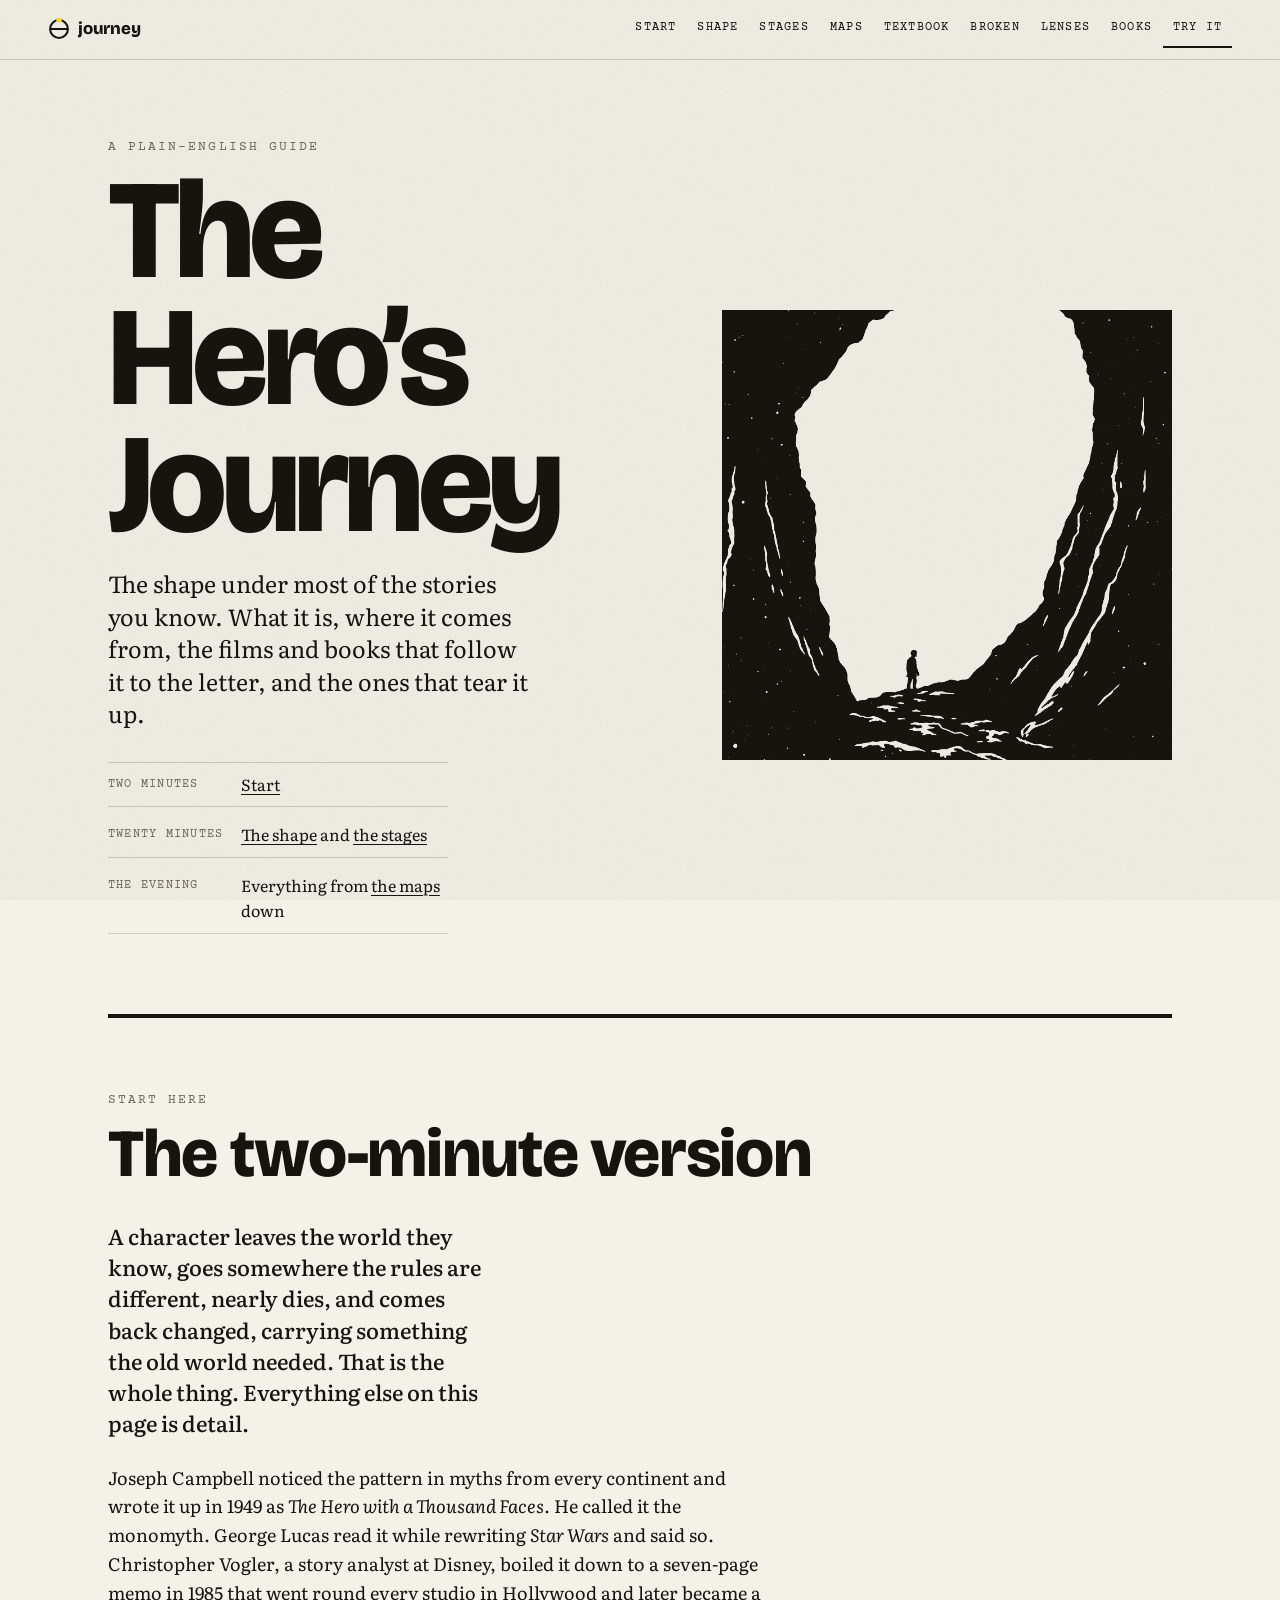
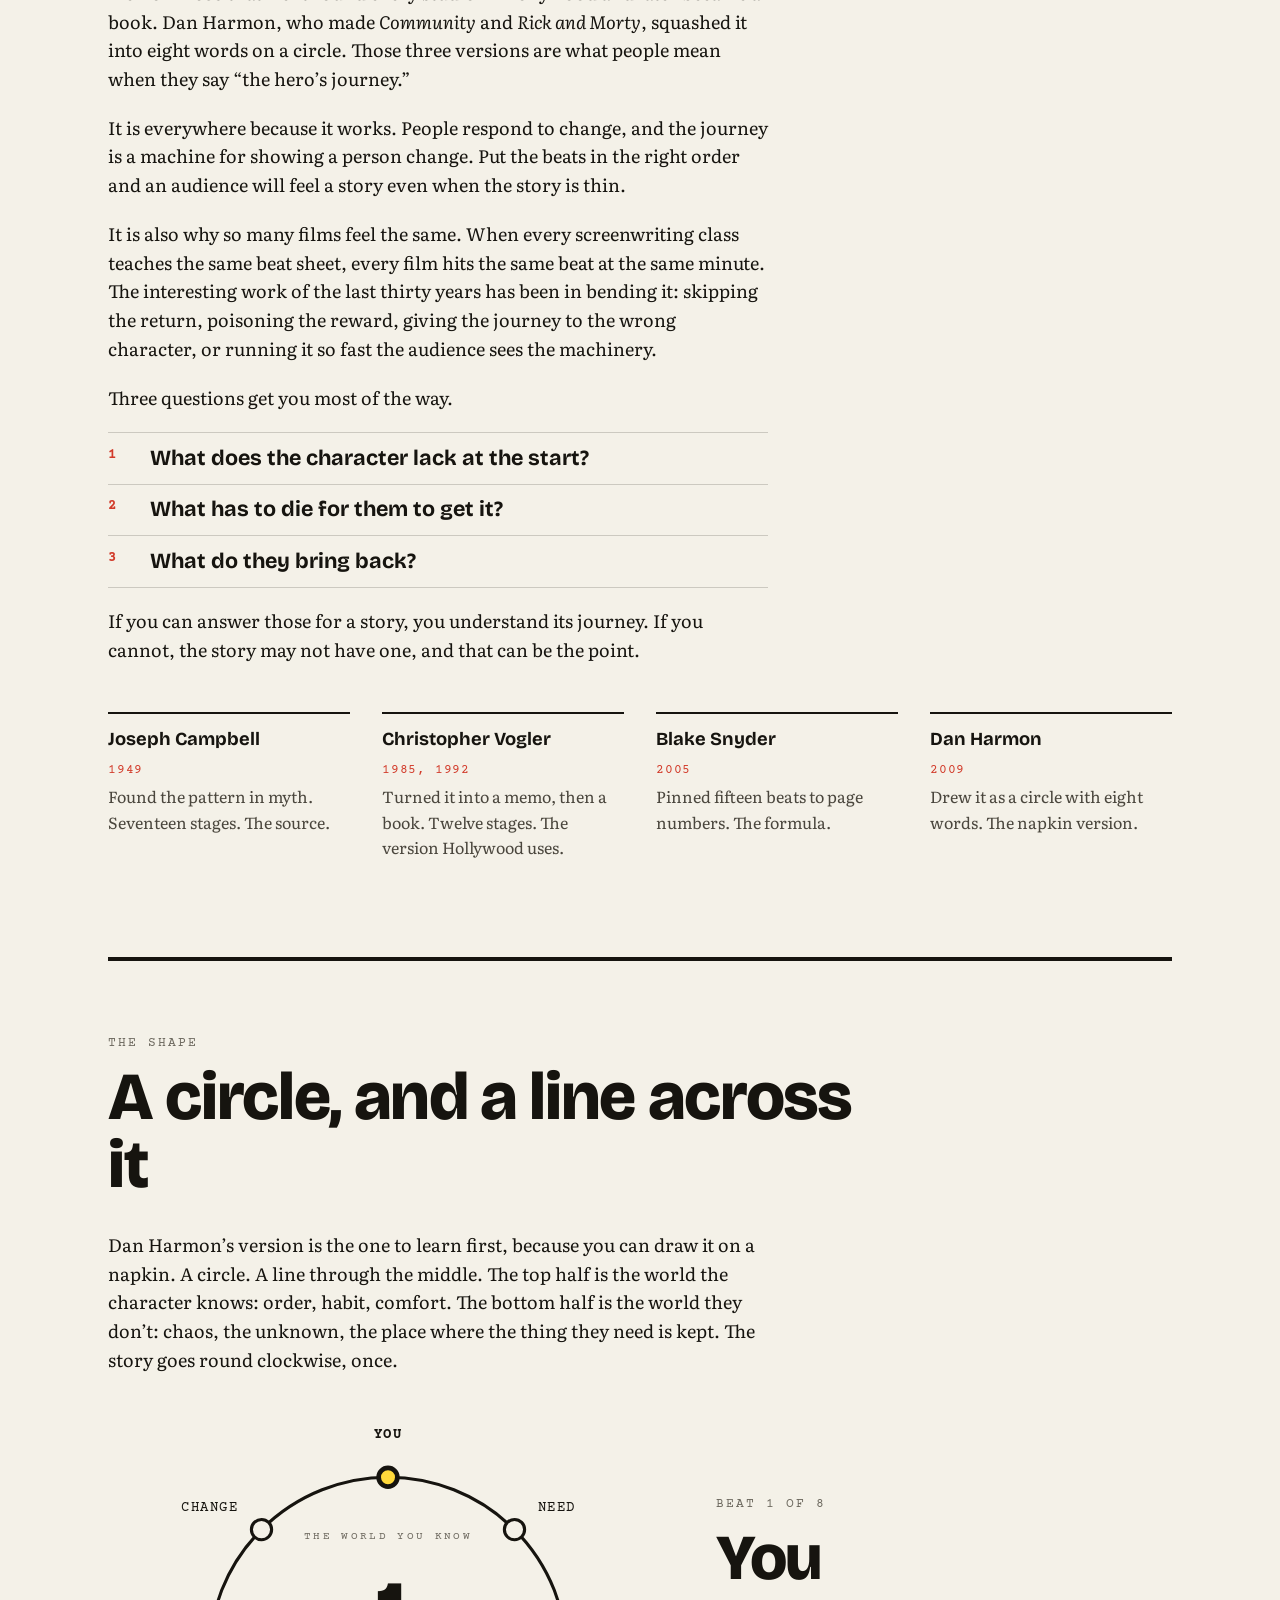
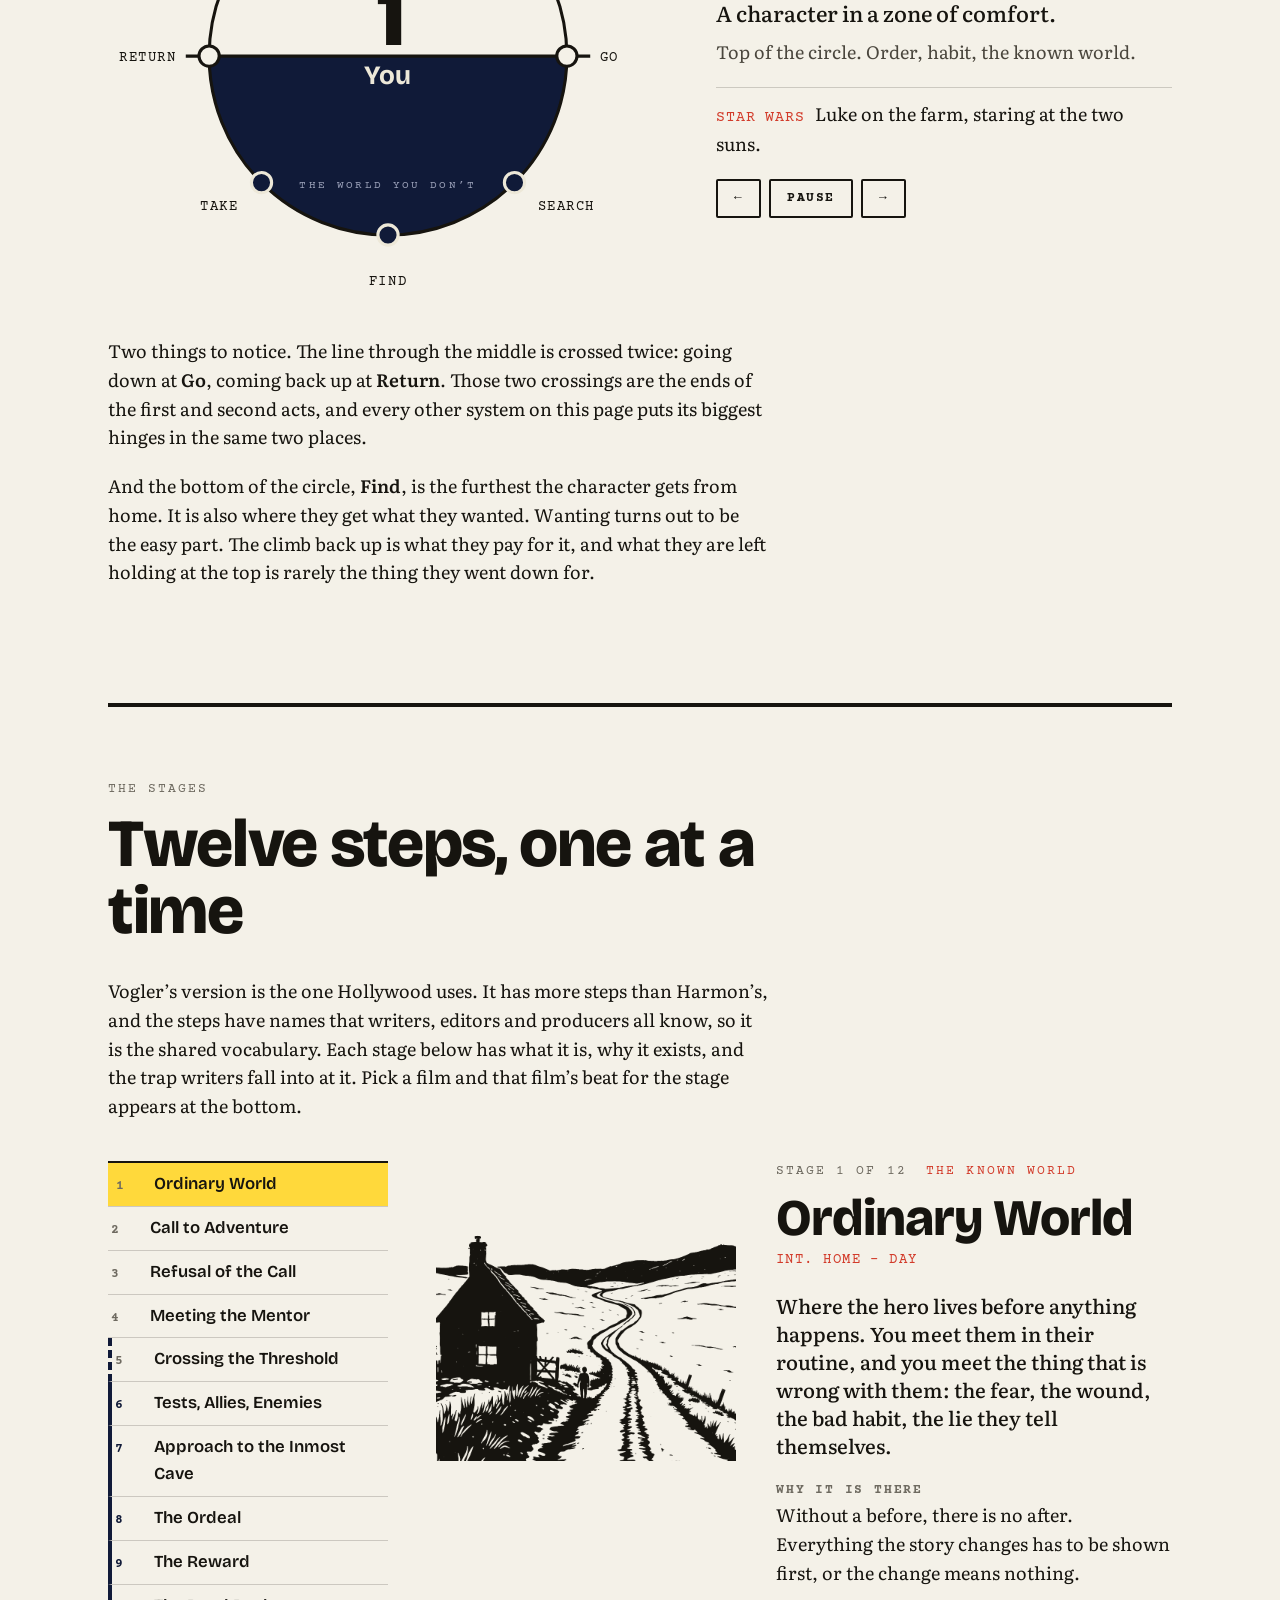
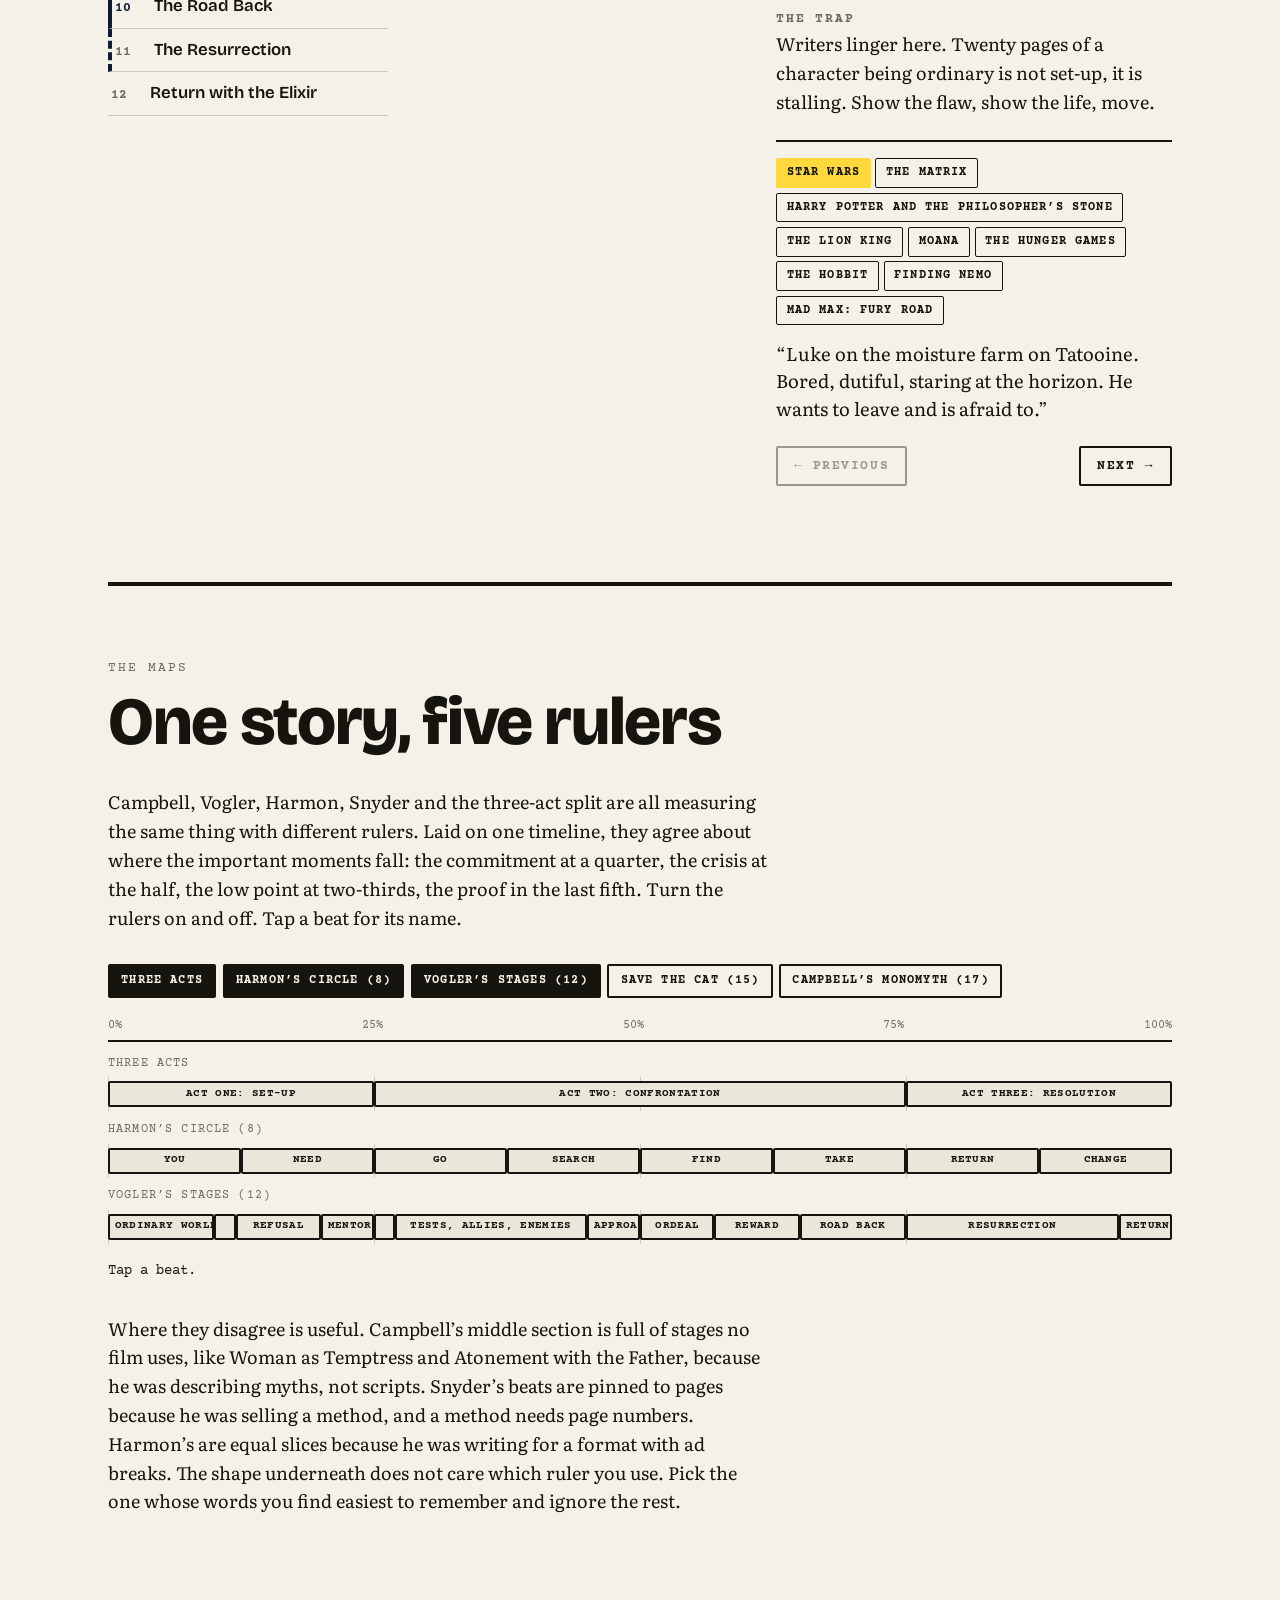
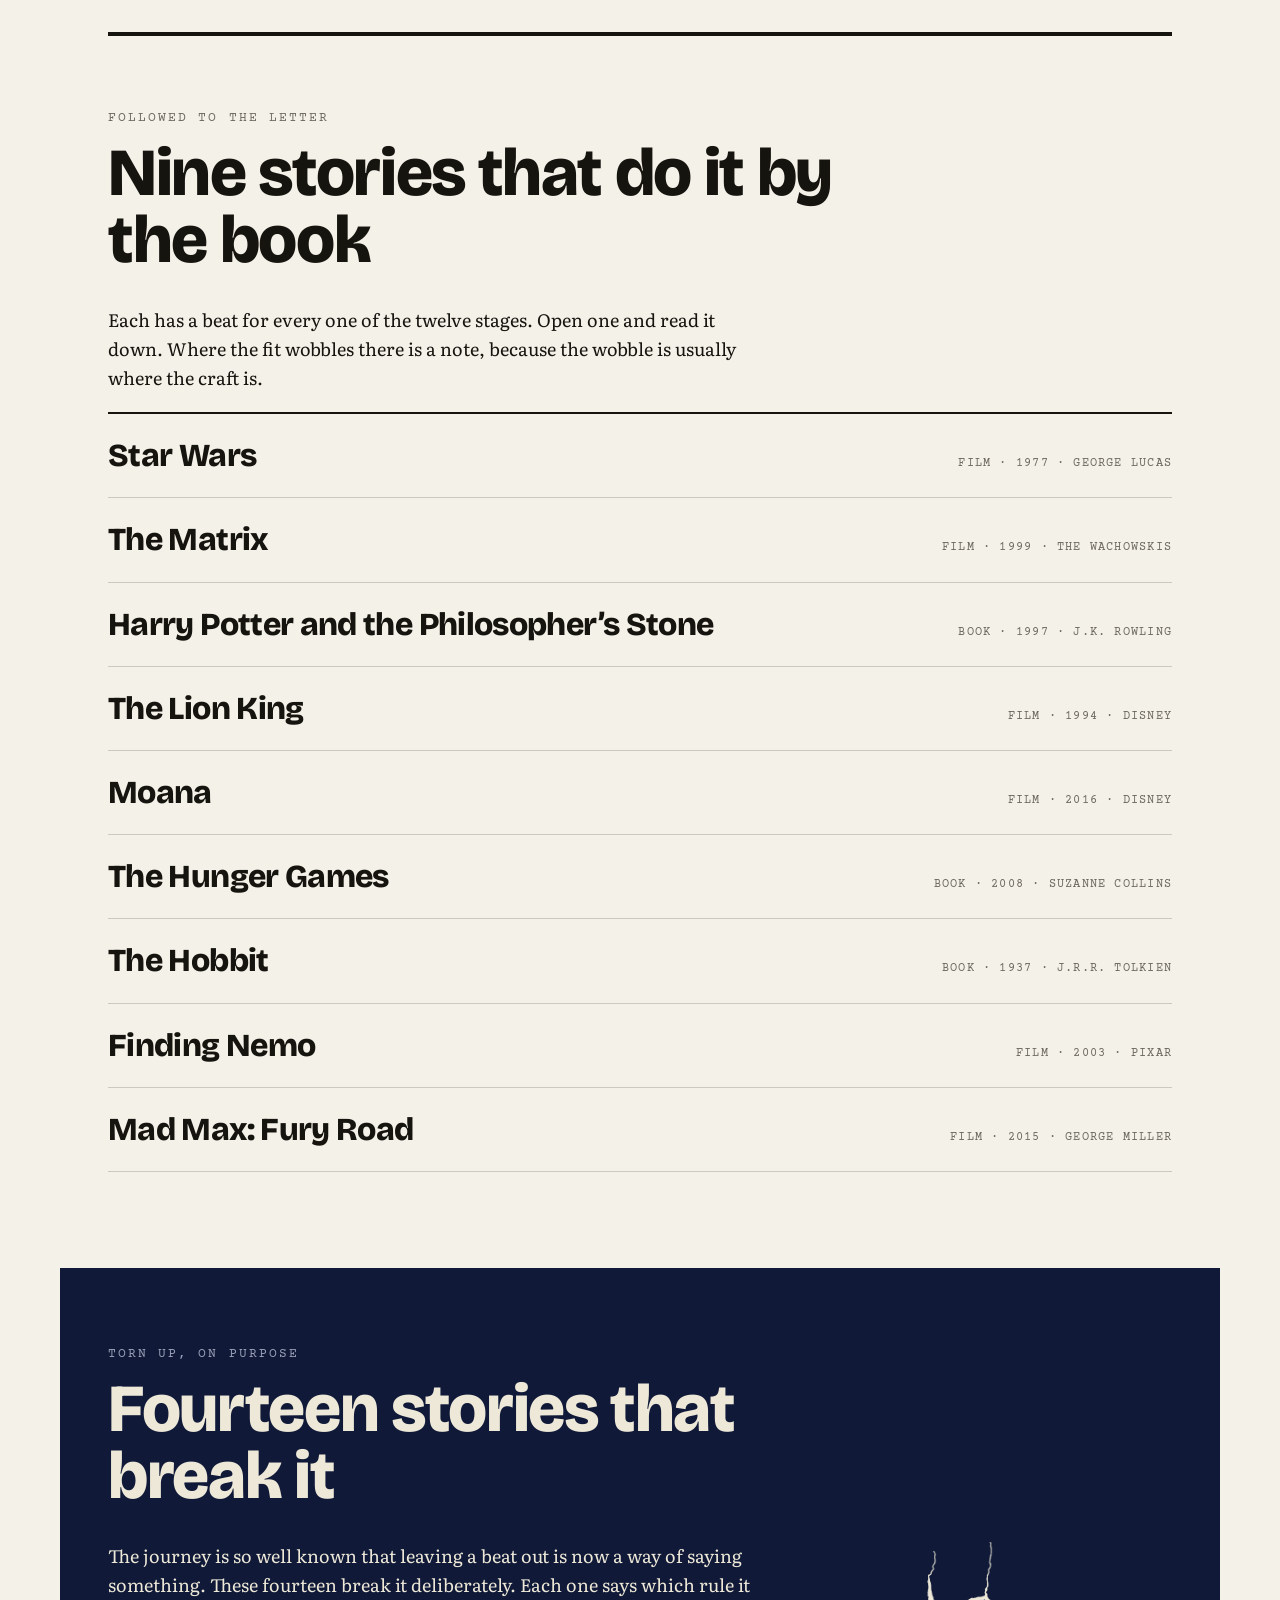
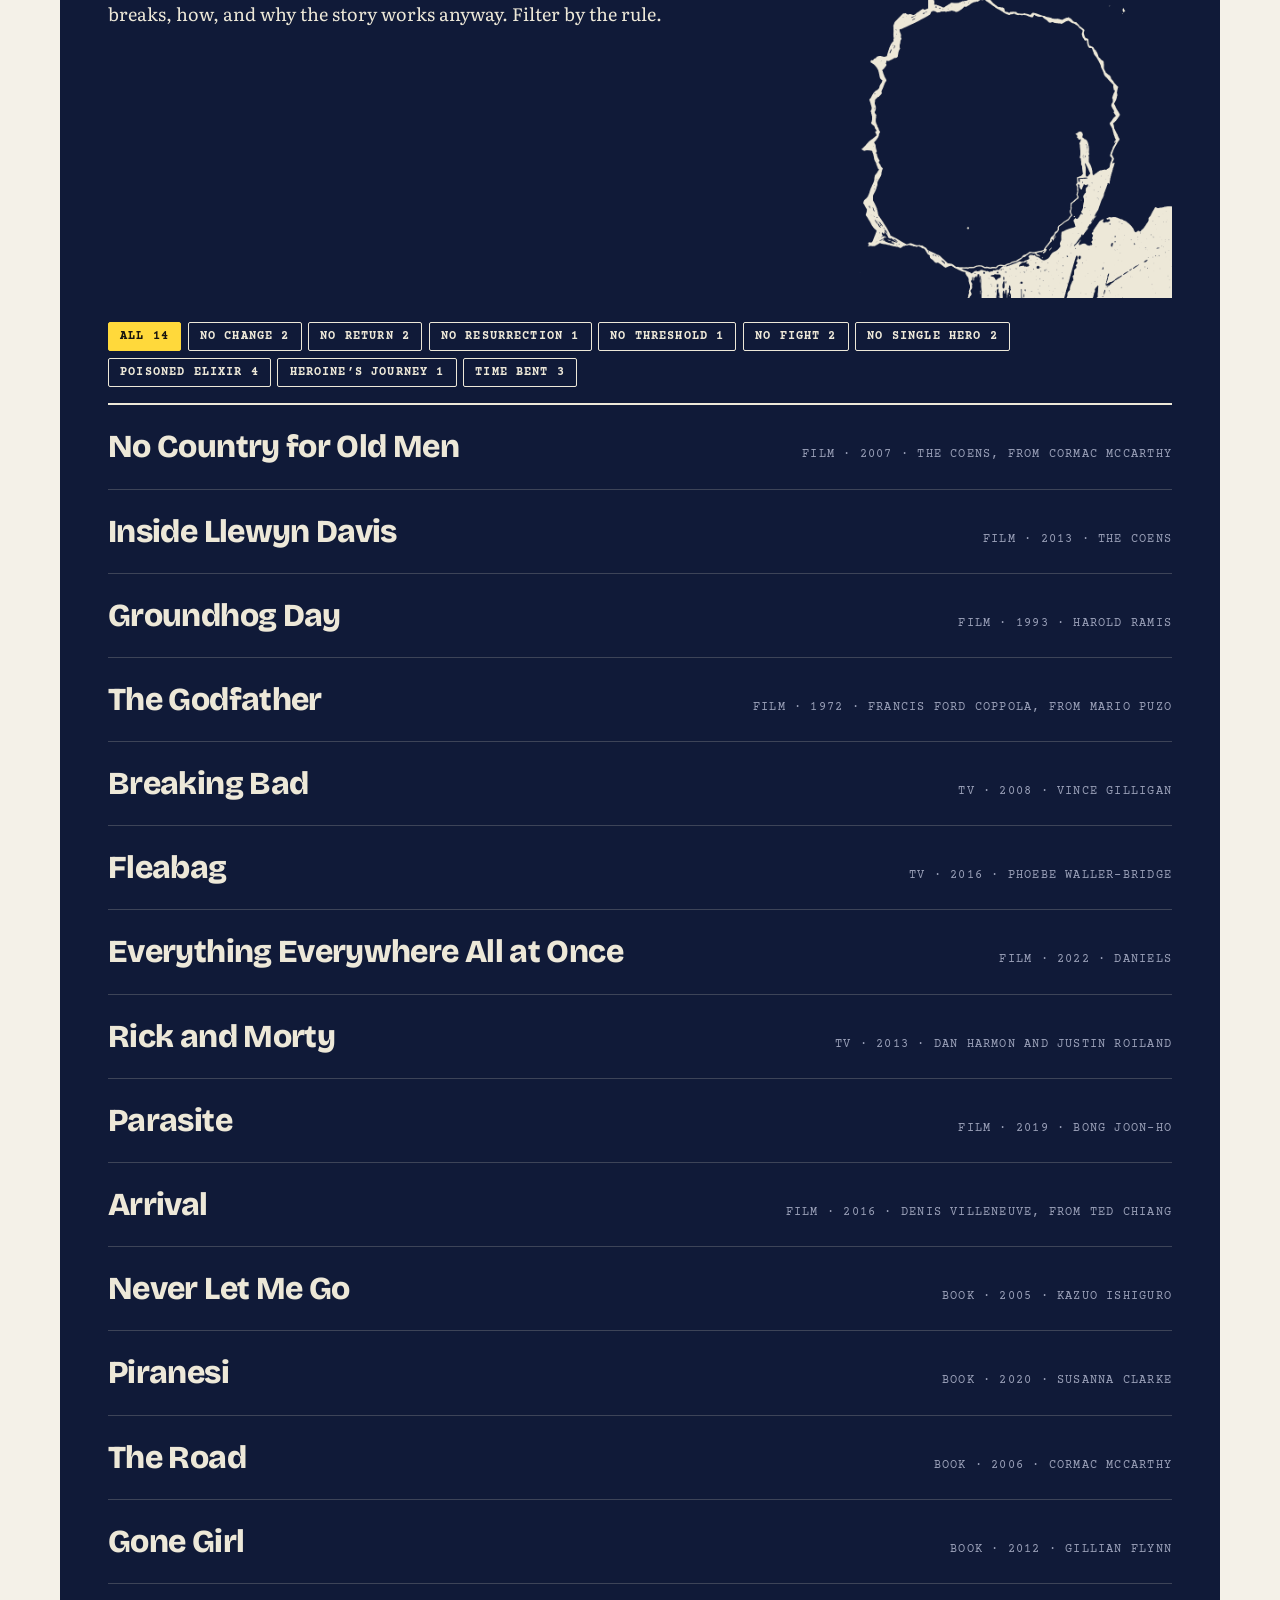
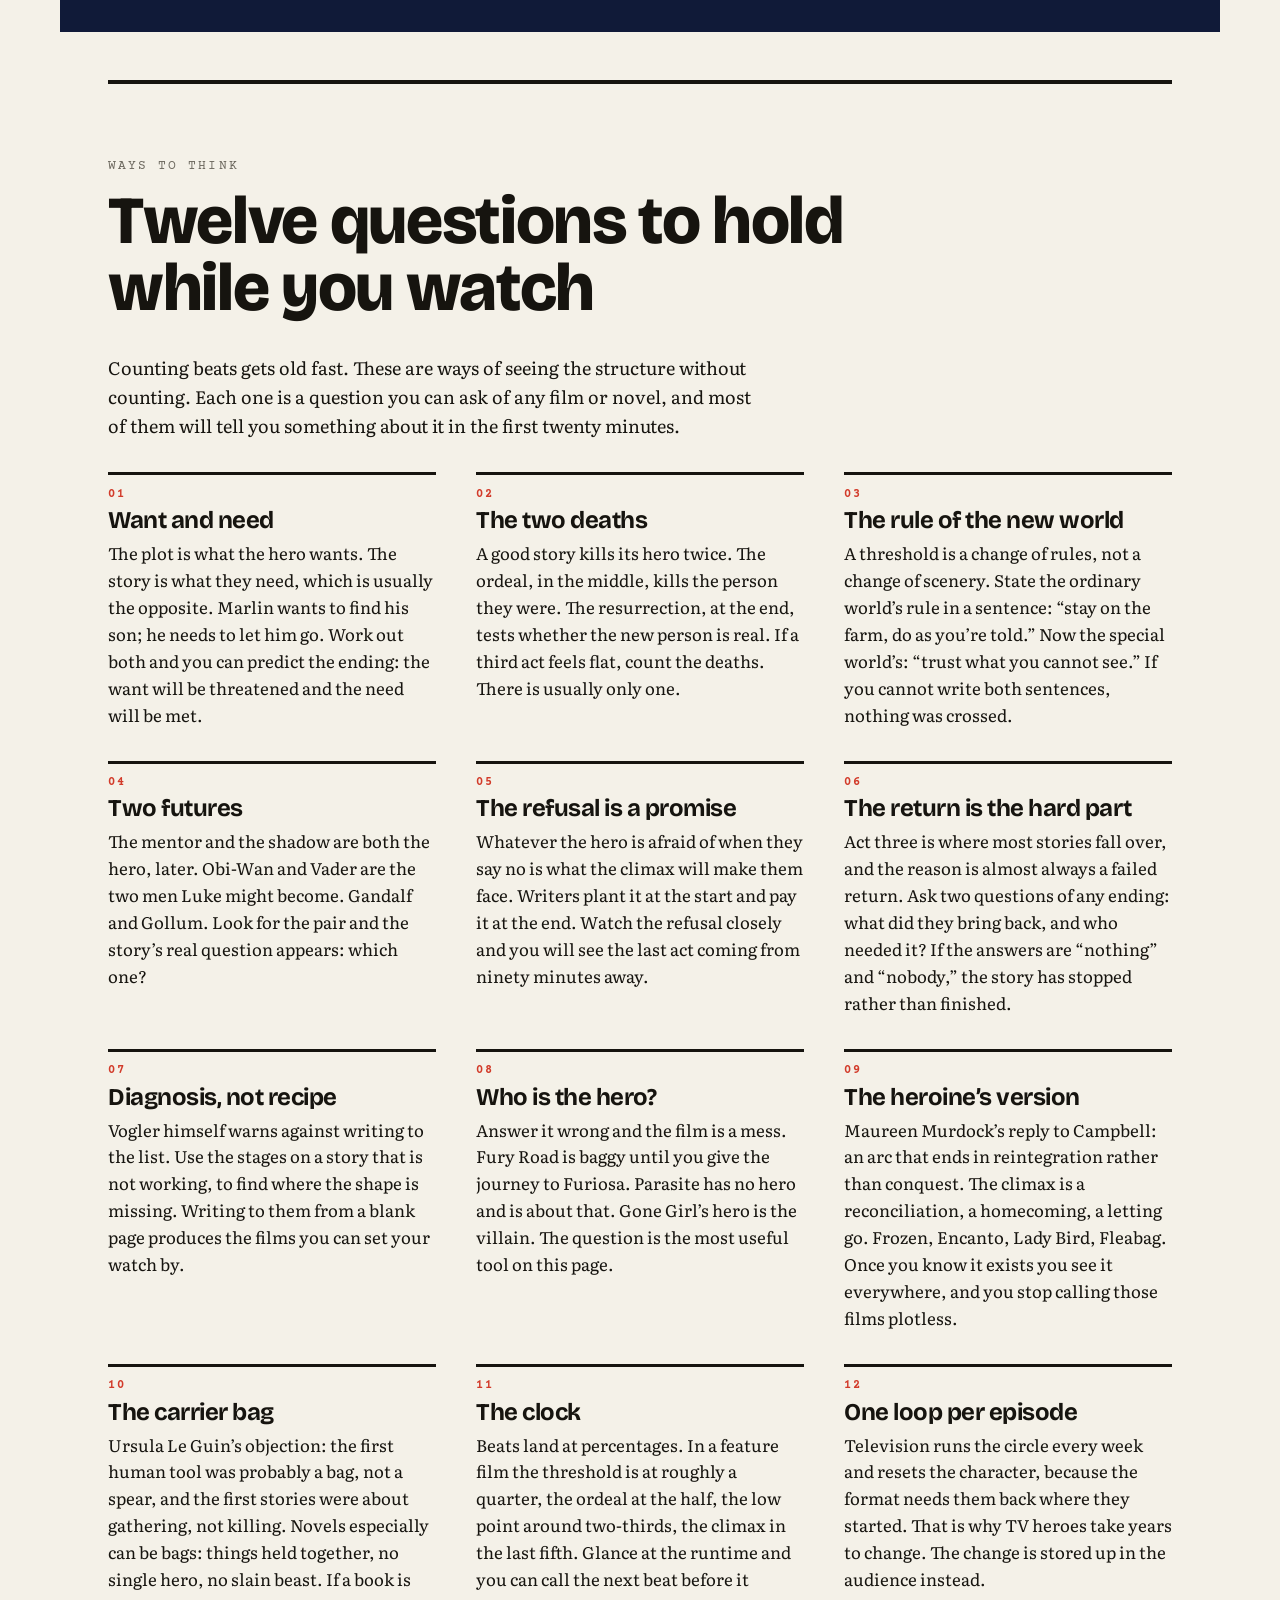
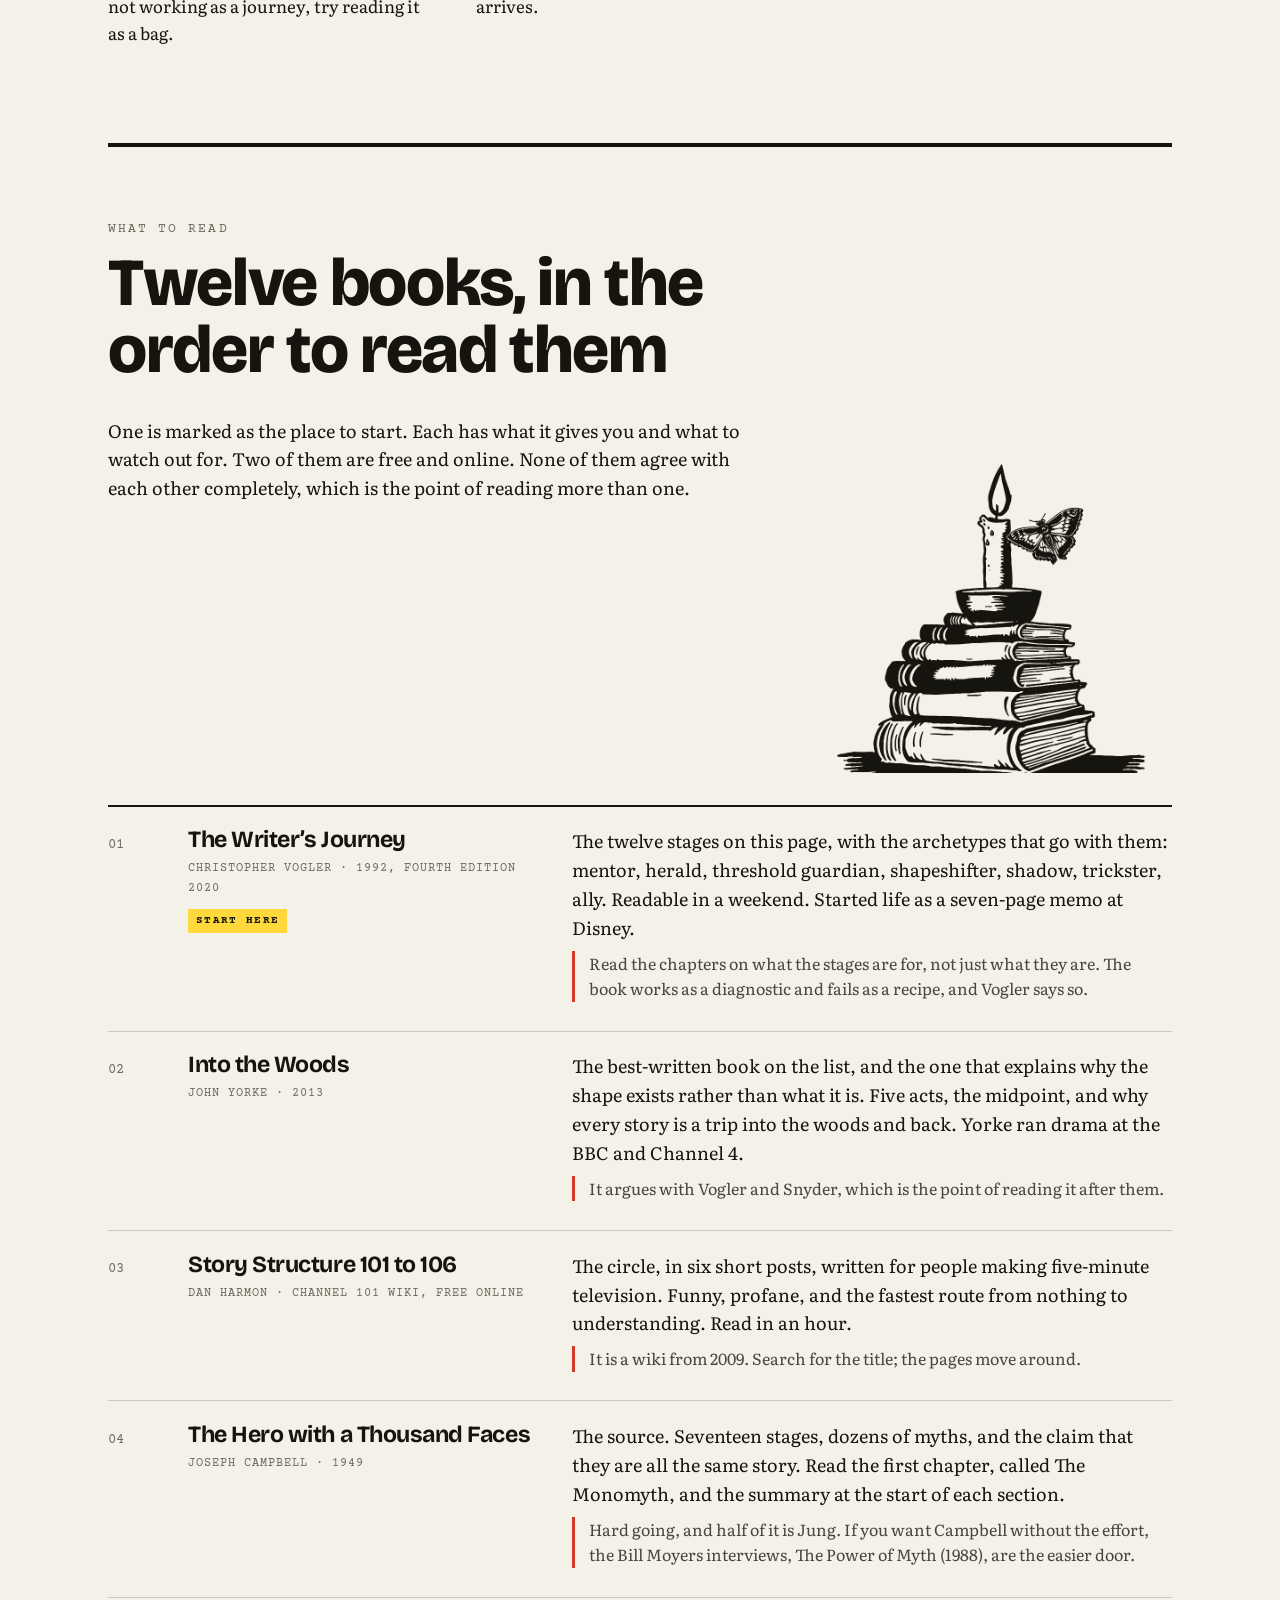
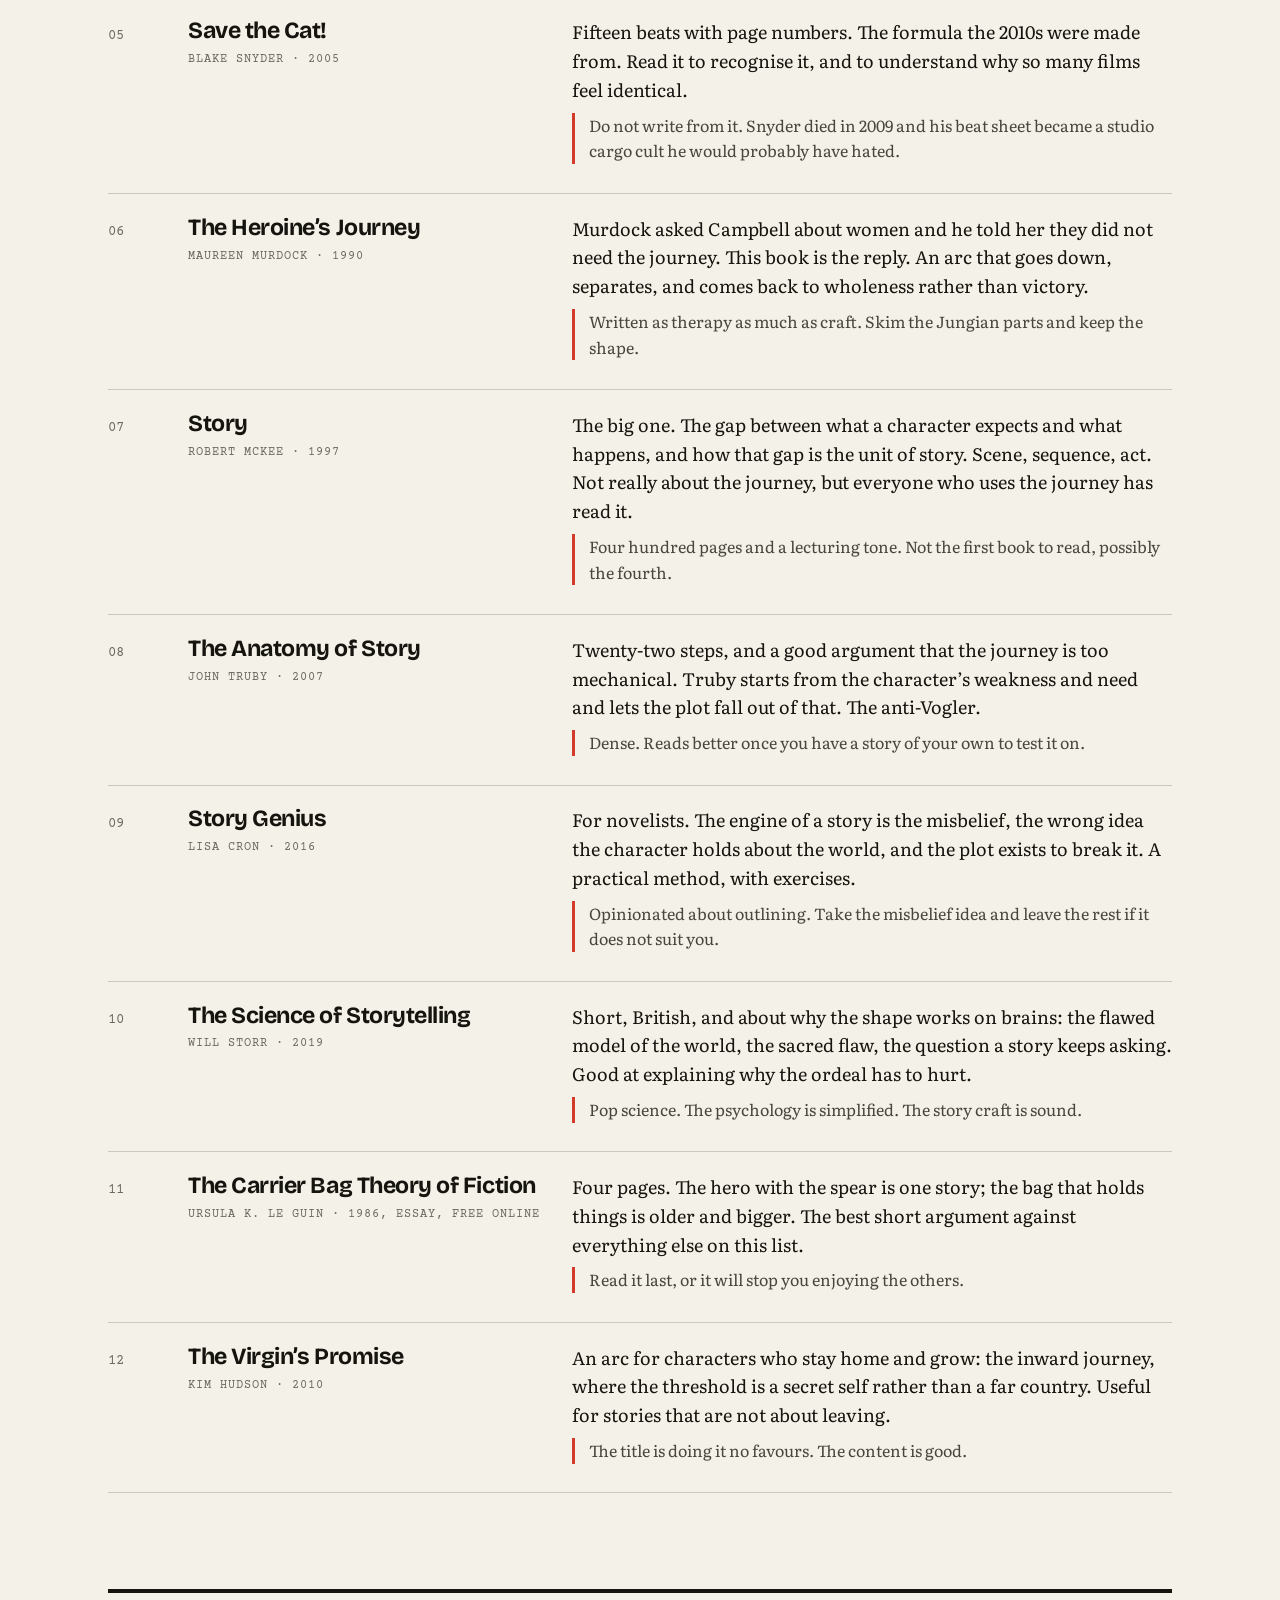
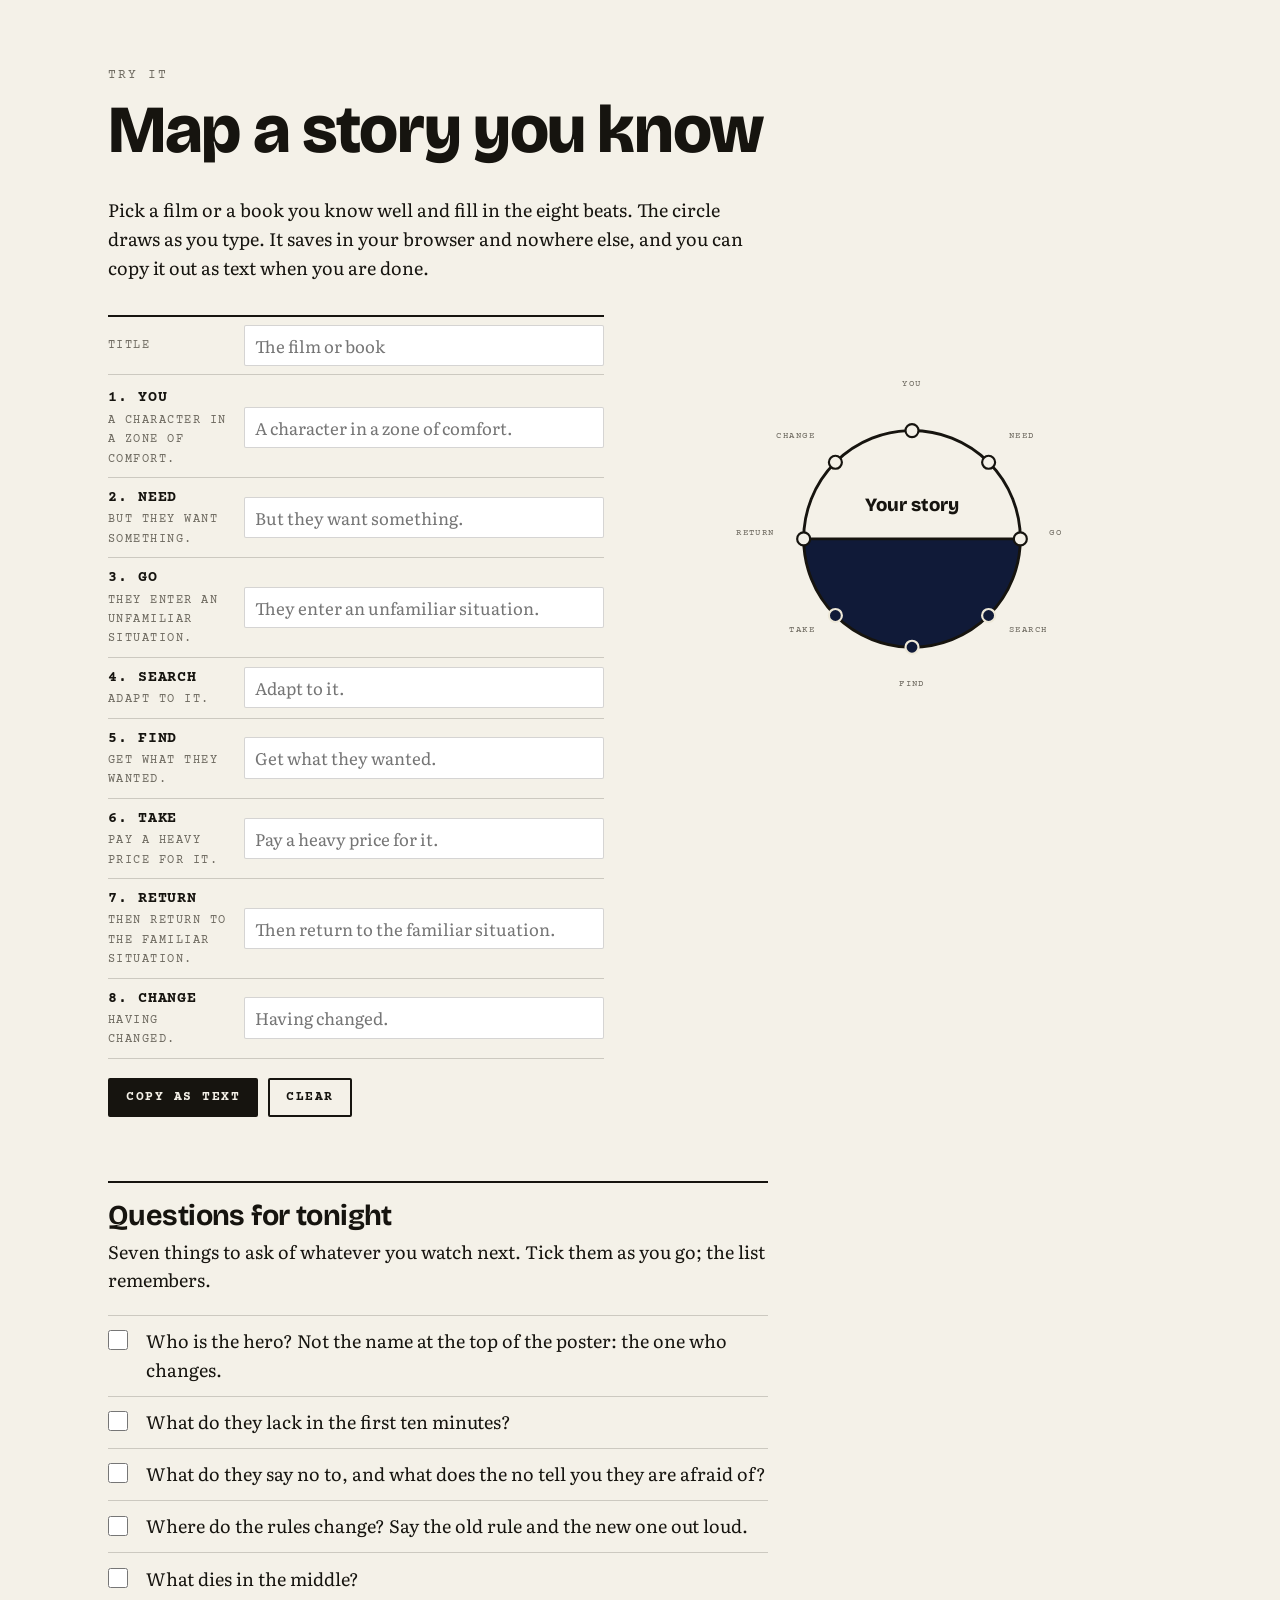
==== public/index.html @ 3a43777f "The hero's journey, in plain English" ====
<!doctype html>
<html lang="en-GB">
<head>
<meta charset="utf-8">
<meta name="viewport" content="width=device-width, initial-scale=1">
<title>The Hero’s Journey, in plain English</title>
<meta name="description" content="The shape under most of the stories you know. What it is, where it comes from, the films and books that follow it to the letter, and the ones that tear it up.">
<meta property="og:title" content="The Hero’s Journey, in plain English">
<meta property="og:description" content="One shape, explained. Nine stories that follow it, fourteen that break it, twelve ways to think about it, twelve books to read.">
<meta property="og:type" content="article">
<meta property="og:url" content="https://journey.stumason.dev/">
<meta property="og:image" content="https://journey.stumason.dev/img/og.png">
<meta name="twitter:card" content="summary_large_image">
<link rel="icon" href="data:image/svg+xml,%3Csvg xmlns='http://www.w3.org/2000/svg' viewBox='0 0 32 32'%3E%3Ccircle cx='16' cy='16' r='13' fill='none' stroke='%2316140F' stroke-width='3'/%3E%3Cpath d='M3 16h26' stroke='%2316140F' stroke-width='3'/%3E%3Ccircle cx='16' cy='3' r='4' fill='%23FFD93B'/%3E%3C/svg%3E">
<link rel="preconnect" href="https://fonts.googleapis.com">
<link rel="preconnect" href="https://fonts.gstatic.com" crossorigin>
<link href="https://fonts.googleapis.com/css2?family=Bricolage+Grotesque:opsz,wght@12..96,500;12..96,700;12..96,800&family=Courier+Prime:ital,wght@0,400;0,700;1,400&family=Literata:ital,opsz,wght@0,7..72,400;0,7..72,500;0,7..72,600;1,7..72,400;1,7..72,500&display=swap" rel="stylesheet">
<link rel="stylesheet" href="styles.css">
</head>
<body>

<a class="skip" href="#start">Skip to the text</a>

<header class="top" id="top">
  <a class="brand" href="#top" aria-label="Back to the top">
    <svg viewBox="0 0 32 32" width="22" height="22" aria-hidden="true"><circle cx="16" cy="16" r="13" fill="none" stroke="currentColor" stroke-width="3"/><path d="M3 16h26" stroke="currentColor" stroke-width="3"/><circle cx="16" cy="3" r="4" fill="#FFD93B"/></svg>
    <span>journey</span>
  </a>
  <nav class="nav" aria-label="Sections">
    <a href="#start">Start</a>
    <a href="#shape">Shape</a>
    <a href="#stages">Stages</a>
    <a href="#maps">Maps</a>
    <a href="#textbook">Textbook</a>
    <a href="#broken">Broken</a>
    <a href="#lenses">Lenses</a>
    <a href="#books">Books</a>
    <a href="#try">Try it</a>
  </nav>
</header>

<main>

<!-- ============ HERO ============ -->
<section class="hero" aria-labelledby="h1">
  <div class="hero__text">
    <p class="eyebrow">A plain-English guide</p>
    <h1 id="h1">The Hero’s<br>Journey</h1>
    <p class="stand">The shape under most of the stories you know. What it is, where it comes from, the films and books that follow it to the letter, and the ones that tear it up.</p>
    <dl class="route">
      <div><dt>Two minutes</dt><dd><a href="#start">Start</a></dd></div>
      <div><dt>Twenty minutes</dt><dd><a href="#shape">The shape</a> and <a href="#stages">the stages</a></dd></div>
      <div><dt>The evening</dt><dd>Everything from <a href="#maps">the maps</a> down</dd></div>
    </dl>
  </div>
  <figure class="hero__art">
    <div class="ink ink--cover" role="img" aria-label="Linocut of a lone figure standing at the mouth of a cave, looking out at the light."></div>
  </figure>
</section>

<!-- ============ START ============ -->
<section class="sec" id="start" aria-labelledby="h-start">
  <header class="sec__head">
    <p class="eyebrow">Start here</p>
    <h2 id="h-start">The two-minute version</h2>
  </header>
  <div class="prose prose--lead">
    <p>A character leaves the world they know, goes somewhere the rules are different, nearly dies, and comes back changed, carrying something the old world needed. That is the whole thing. Everything else on this page is detail.</p>
    <p>Joseph Campbell noticed the pattern in myths from every continent and wrote it up in 1949 as <cite>The Hero with a Thousand Faces</cite>. He called it the monomyth. George Lucas read it while rewriting <cite>Star Wars</cite> and said so. Christopher Vogler, a story analyst at Disney, boiled it down to a seven-page memo in 1985 that went round every studio in Hollywood and later became a book. Dan Harmon, who made <cite>Community</cite> and <cite>Rick and Morty</cite>, squashed it into eight words on a circle. Those three versions are what people mean when they say “the hero’s journey.”</p>
    <p>It is everywhere because it works. People respond to change, and the journey is a machine for showing a person change. Put the beats in the right order and an audience will feel a story even when the story is thin.</p>
    <p>It is also why so many films feel the same. When every screenwriting class teaches the same beat sheet, every film hits the same beat at the same minute. The interesting work of the last thirty years has been in bending it: skipping the return, poisoning the reward, giving the journey to the wrong character, or running it so fast the audience sees the machinery.</p>
    <p>Three questions get you most of the way.</p>
    <ol class="three">
      <li>What does the character lack at the start?</li>
      <li>What has to die for them to get it?</li>
      <li>What do they bring back?</li>
    </ol>
    <p>If you can answer those for a story, you understand its journey. If you cannot, the story may not have one, and that can be the point.</p>
  </div>

  <dl class="people">
    <div><dt>Joseph Campbell</dt><dd><span class="mono">1949</span> Found the pattern in myth. Seventeen stages. The source.</dd></div>
    <div><dt>Christopher Vogler</dt><dd><span class="mono">1985, 1992</span> Turned it into a memo, then a book. Twelve stages. The version Hollywood uses.</dd></div>
    <div><dt>Blake Snyder</dt><dd><span class="mono">2005</span> Pinned fifteen beats to page numbers. The formula.</dd></div>
    <div><dt>Dan Harmon</dt><dd><span class="mono">2009</span> Drew it as a circle with eight words. The napkin version.</dd></div>
  </dl>
</section>

<!-- ============ SHAPE ============ -->
<section class="sec" id="shape" aria-labelledby="h-shape">
  <header class="sec__head">
    <p class="eyebrow">The shape</p>
    <h2 id="h-shape">A circle, and a line across it</h2>
  </header>
  <div class="prose">
    <p>Dan Harmon’s version is the one to learn first, because you can draw it on a napkin. A circle. A line through the middle. The top half is the world the character knows: order, habit, comfort. The bottom half is the world they don’t: chaos, the unknown, the place where the thing they need is kept. The story goes round clockwise, once.</p>
  </div>

  <div class="circle-wrap">
    <div class="circle" id="circle" role="group" aria-label="The story circle. Eight points around a ring. Click a point to read it.">
      <svg viewBox="-60 -10 720 620" class="circle__svg" aria-hidden="true">
        <defs>
          <clipPath id="lower"><rect x="0" y="300" width="600" height="300"/></clipPath>
        </defs>
        <circle cx="300" cy="300" r="230" class="circle__night" clip-path="url(#lower)"/>
        <circle cx="300" cy="300" r="230" class="circle__ring"/>
        <line x1="40" y1="300" x2="560" y2="300" class="circle__line"/>
        <text x="300" y="150" class="circle__world">THE WORLD YOU KNOW</text>
        <text x="300" y="470" class="circle__world circle__world--night">THE WORLD YOU DON’T</text>
        <g id="circle-points"></g>
        <g id="circle-hero" class="circle__hero"><circle cx="300" cy="70" r="11"/></g>
        <text x="300" y="286" class="circle__num" id="circle-num">1</text>
        <text x="300" y="336" class="circle__name" id="circle-name">You</text>
      </svg>
    </div>
    <div class="circle__panel" aria-live="polite">
      <p class="eyebrow" id="cp-eyebrow">Beat 1 of 8</p>
      <h3 id="cp-name">You</h3>
      <p class="circle__def" id="cp-line">A character in a zone of comfort.</p>
      <p class="circle__note" id="cp-note">Top of the circle. Order, habit, the known world.</p>
      <p class="circle__sw"><span class="mono">STAR WARS</span> <span id="cp-sw">Luke on the farm, staring at the two suns.</span></p>
      <div class="circle__controls">
        <button type="button" class="btn" id="cp-prev" aria-label="Previous beat">←</button>
        <button type="button" class="btn" id="cp-play" aria-pressed="true">Pause</button>
        <button type="button" class="btn" id="cp-next" aria-label="Next beat">→</button>
      </div>
    </div>
  </div>

  <div class="prose">
    <p>Two things to notice. The line through the middle is crossed twice: going down at <b>Go</b>, coming back up at <b>Return</b>. Those two crossings are the ends of the first and second acts, and every other system on this page puts its biggest hinges in the same two places.</p>
    <p>And the bottom of the circle, <b>Find</b>, is the furthest the character gets from home. It is also where they get what they wanted. Wanting turns out to be the easy part. The climb back up is what they pay for it, and what they are left holding at the top is rarely the thing they went down for.</p>
  </div>
</section>

<!-- ============ STAGES ============ -->
<section class="sec" id="stages" aria-labelledby="h-stages">
  <header class="sec__head">
    <p class="eyebrow">The stages</p>
    <h2 id="h-stages">Twelve steps, one at a time</h2>
  </header>
  <div class="prose">
    <p>Vogler’s version is the one Hollywood uses. It has more steps than Harmon’s, and the steps have names that writers, editors and producers all know, so it is the shared vocabulary. Each stage below has what it is, why it exists, and the trap writers fall into at it. Pick a film and that film’s beat for the stage appears at the bottom.</p>
  </div>

  <div class="stages">
    <ol class="stages__list" id="stage-list" aria-label="The twelve stages"></ol>
    <article class="stage" id="stage-panel" aria-live="polite">
      <div class="stage__art"><div class="ink" id="stage-ink" role="img"></div></div>
      <div class="stage__body">
        <p class="eyebrow"><span id="st-num">Stage 1</span> <span class="stage__world" id="st-world">The known world</span></p>
        <h3 id="st-name">Ordinary World</h3>
        <p class="slug" id="st-slug">INT. HOME - DAY</p>
        <p class="stage__what" id="st-what"></p>
        <h4>Why it is there</h4>
        <p id="st-why"></p>
        <h4>The trap</h4>
        <p id="st-trap"></p>
        <div class="stage__example">
          <div class="tabs" role="tablist" aria-label="Choose a film" id="film-tabs"></div>
          <p class="stage__beat" id="st-beat"></p>
          <p class="stage__wobble" id="st-wobble" hidden></p>
        </div>
        <div class="stage__nav">
          <button type="button" class="btn" id="st-prev">← Previous</button>
          <button type="button" class="btn" id="st-next">Next →</button>
        </div>
      </div>
    </article>
  </div>
</section>

<!-- ============ MAPS ============ -->
<section class="sec" id="maps" aria-labelledby="h-maps">
  <header class="sec__head">
    <p class="eyebrow">The maps</p>
    <h2 id="h-maps">One story, five rulers</h2>
  </header>
  <div class="prose">
    <p>Campbell, Vogler, Harmon, Snyder and the three-act split are all measuring the same thing with different rulers. Laid on one timeline, they agree about where the important moments fall: the commitment at a quarter, the crisis at the half, the low point at two-thirds, the proof in the last fifth. Turn the rulers on and off. Tap a beat for its name.</p>
  </div>

  <div class="maps">
    <div class="maps__toggles" id="map-toggles" role="group" aria-label="Rulers to show"></div>
    <div class="maps__axis" aria-hidden="true"><span>0%</span><span>25%</span><span>50%</span><span>75%</span><span>100%</span></div>
    <div class="maps__rows" id="map-rows"></div>
    <p class="maps__readout" id="map-readout" aria-live="polite">Tap a beat.</p>
  </div>

  <div class="prose">
    <p>Where they disagree is useful. Campbell’s middle section is full of stages no film uses, like Woman as Temptress and Atonement with the Father, because he was describing myths, not scripts. Snyder’s beats are pinned to pages because he was selling a method, and a method needs page numbers. Harmon’s are equal slices because he was writing for a format with ad breaks. The shape underneath does not care which ruler you use. Pick the one whose words you find easiest to remember and ignore the rest.</p>
  </div>
</section>

<!-- ============ TEXTBOOK ============ -->
<section class="sec" id="textbook" aria-labelledby="h-textbook">
  <header class="sec__head">
    <p class="eyebrow">Followed to the letter</p>
    <h2 id="h-textbook">Nine stories that do it by the book</h2>
  </header>
  <div class="prose">
    <p>Each has a beat for every one of the twelve stages. Open one and read it down. Where the fit wobbles there is a note, because the wobble is usually where the craft is.</p>
  </div>
  <div class="cards" id="textbook-cards"></div>
</section>

<!-- ============ BROKEN ============ -->
<section class="sec sec--night" id="broken" aria-labelledby="h-broken">
  <header class="sec__head">
    <p class="eyebrow">Torn up, on purpose</p>
    <h2 id="h-broken">Fourteen stories that break it</h2>
  </header>
  <div class="sec__split">
    <div class="prose">
      <p>The journey is so well known that leaving a beat out is now a way of saying something. These fourteen break it deliberately. Each one says which rule it breaks, how, and why the story works anyway. Filter by the rule.</p>
    </div>
    <div class="ink ink--broken" role="img" aria-label="Linocut of a torn map with a hole in the middle, and a tiny figure walking off its edge."></div>
  </div>
  <div class="chips" id="broken-chips" role="group" aria-label="Filter by the rule broken"></div>
  <div class="cards cards--broken" id="broken-cards"></div>
</section>

<!-- ============ LENSES ============ -->
<section class="sec" id="lenses" aria-labelledby="h-lenses">
  <header class="sec__head">
    <p class="eyebrow">Ways to think</p>
    <h2 id="h-lenses">Twelve questions to hold while you watch</h2>
  </header>
  <div class="prose">
    <p>Counting beats gets old fast. These are ways of seeing the structure without counting. Each one is a question you can ask of any film or novel, and most of them will tell you something about it in the first twenty minutes.</p>
  </div>
  <div class="lenses" id="lens-grid"></div>
</section>

<!-- ============ BOOKS ============ -->
<section class="sec" id="books" aria-labelledby="h-books">
  <header class="sec__head">
    <p class="eyebrow">What to read</p>
    <h2 id="h-books">Twelve books, in the order to read them</h2>
  </header>
  <div class="sec__split">
    <div class="prose">
      <p>One is marked as the place to start. Each has what it gives you and what to watch out for. Two of them are free and online. None of them agree with each other completely, which is the point of reading more than one.</p>
    </div>
    <div class="ink ink--books" role="img" aria-label="Linocut of a stack of old books with a candle burning on top and a moth circling the flame."></div>
  </div>
  <ol class="books" id="book-list"></ol>
</section>

<!-- ============ TRY ============ -->
<section class="sec" id="try" aria-labelledby="h-try">
  <header class="sec__head">
    <p class="eyebrow">Try it</p>
    <h2 id="h-try">Map a story you know</h2>
  </header>
  <div class="prose">
    <p>Pick a film or a book you know well and fill in the eight beats. The circle draws as you type. It saves in your browser and nowhere else, and you can copy it out as text when you are done.</p>
  </div>

  <div class="mapper">
    <form class="mapper__form" id="mapper-form" autocomplete="off">
      <label class="field field--title">
        <span>Title</span>
        <input type="text" id="m-title" placeholder="The film or book" maxlength="80">
      </label>
      <div id="mapper-fields"></div>
      <div class="mapper__actions">
        <button type="button" class="btn btn--solid" id="m-copy">Copy as text</button>
        <button type="button" class="btn" id="m-clear">Clear</button>
        <span class="mapper__status mono" id="m-status" aria-live="polite"></span>
      </div>
    </form>
    <div class="mapper__circle">
      <svg viewBox="-60 -10 720 620" class="circle__svg" id="mapper-svg" aria-label="Your story on the circle">
        <defs><clipPath id="lower2"><rect x="0" y="300" width="600" height="300"/></clipPath></defs>
        <circle cx="300" cy="300" r="150" class="circle__night" clip-path="url(#lower2)"/>
        <circle cx="300" cy="300" r="150" class="circle__ring"/>
        <line x1="150" y1="300" x2="450" y2="300" class="circle__line"/>
        <g id="mapper-points"></g>
        <text x="300" y="262" class="circle__title" id="mapper-title">Your story</text>
      </svg>
    </div>
  </div>

  <div class="tonight">
    <h3>Questions for tonight</h3>
    <p>Seven things to ask of whatever you watch next. Tick them as you go; the list remembers.</p>
    <ul class="tonight__list" id="tonight-list">
      <li><label><input type="checkbox"> <span>Who is the hero? Not the name at the top of the poster: the one who changes.</span></label></li>
      <li><label><input type="checkbox"> <span>What do they lack in the first ten minutes?</span></label></li>
      <li><label><input type="checkbox"> <span>What do they say no to, and what does the no tell you they are afraid of?</span></label></li>
      <li><label><input type="checkbox"> <span>Where do the rules change? Say the old rule and the new one out loud.</span></label></li>
      <li><label><input type="checkbox"> <span>What dies in the middle?</span></label></li>
      <li><label><input type="checkbox"> <span>What do they bring back, and who needed it?</span></label></li>
      <li><label><input type="checkbox"> <span>Which beat is missing, and is that a mistake or a choice?</span></label></li>
    </ul>
  </div>
</section>

</main>

<footer class="foot">
  <p>Written to be read slowly. Every beat on this page is from the film or book it names; every date is checkable. If one is wrong, it is the writer’s fault and not the story’s.</p>
  <p class="mono">journey.stumason.dev · built by <a href="https://stumason.dev">Stu Mason</a> · illustrations cut in ink on paper</p>
</footer>

<script src="data.js"></script>
<script src="app.js"></script>
</body>
</html>
---- public/styles.css ----
/* journey.stumason.dev
   Tokens. Paper, ink, night. One hot colour (the mark) and one red pencil. */
:root {
  --paper: #F4F1E8;
  --paper-2: #EAE6D9;
  --ink: #16140F;
  --ink-2: #4A463D;
  --pencil: #6E6A60;
  --night: #101A38;
  --night-2: #1A2650;
  --night-paper: #EDE8D8;
  --night-pencil: #9AA0B8;
  --mark: #FFD93B;
  --red: #D23B2A;
  --rule: rgba(22, 20, 15, .18);
  --rule-strong: var(--ink);

  --display: "Bricolage Grotesque", "Helvetica Neue", Arial, sans-serif;
  --body: "Literata", Georgia, "Times New Roman", serif;
  --mono: "Courier Prime", "Courier New", Courier, monospace;

  --measure: 66ch;
  --gutter: clamp(1.25rem, 4vw, 3rem);
  --wrap: 1160px;
}

*, *::before, *::after { box-sizing: border-box; }
html { scroll-behavior: smooth; -webkit-text-size-adjust: 100%; background: var(--paper); }
@media (prefers-reduced-motion: reduce) { html { scroll-behavior: auto; } }

body {
  margin: 0;
  background: var(--paper);
  color: var(--ink);
  font-family: var(--body);
  font-size: 1.125rem;
  line-height: 1.6;
  font-optical-sizing: auto;
  -webkit-font-smoothing: antialiased;
}

/* Paper grain. One stock for the whole sheet. */
body::before {
  content: "";
  position: fixed; inset: 0; z-index: 9999; pointer-events: none;
  opacity: .09; mix-blend-mode: multiply;
  background-image: url("data:image/svg+xml,%3Csvg xmlns='http://www.w3.org/2000/svg' width='220' height='220'%3E%3Cfilter id='n'%3E%3CfeTurbulence type='fractalNoise' baseFrequency='.9' numOctaves='3' stitchTiles='stitch'/%3E%3CfeColorMatrix values='0 0 0 0 0 0 0 0 0 0 0 0 0 0 0 0 0 0 .6 0'/%3E%3C/filter%3E%3Crect width='220' height='220' filter='url(%23n)'/%3E%3C/svg%3E");
}

a { color: inherit; text-decoration-thickness: 1px; text-underline-offset: .16em; }
a:hover { text-decoration-color: var(--red); }
:focus-visible { outline: 3px solid var(--mark); outline-offset: 3px; }
b, strong { font-weight: 600; }
cite { font-style: italic; }
h1, h2, h3, h4 { font-family: var(--display); line-height: 1; margin: 0; letter-spacing: -.02em; }
h3 { font-size: clamp(1.5rem, 2.6vw, 2rem); font-weight: 700; }
h4 { font-family: var(--mono); font-size: .8rem; letter-spacing: .14em; text-transform: uppercase; font-weight: 700; margin: 1.6rem 0 .25rem; color: var(--pencil); }
p { margin: 0 0 1.1em; }
.mono { font-family: var(--mono); font-size: .82em; letter-spacing: .06em; text-transform: uppercase; }

.skip { position: absolute; left: -999px; top: 0; background: var(--mark); color: var(--ink); padding: .5rem 1rem; font-family: var(--mono); z-index: 10000; }
.skip:focus { left: 1rem; top: 1rem; }

/* ---------- Top bar ---------- */
.top {
  position: sticky; top: 0; z-index: 100;
  display: flex; align-items: center; gap: 1.5rem;
  padding: .7rem var(--gutter);
  background: color-mix(in srgb, var(--paper) 92%, transparent);
  backdrop-filter: blur(8px);
  border-bottom: 1px solid var(--rule);
}
.brand { display: inline-flex; align-items: center; gap: .5rem; font-family: var(--display); font-weight: 800; font-size: 1.05rem; text-decoration: none; letter-spacing: -.01em; }
.nav { display: flex; gap: .1rem; overflow-x: auto; scrollbar-width: none; -ms-overflow-style: none; margin-left: auto; }
.nav::-webkit-scrollbar { display: none; }
.nav a {
  font-family: var(--mono); font-size: .78rem; letter-spacing: .1em; text-transform: uppercase;
  text-decoration: none; padding: .45rem .6rem; white-space: nowrap; border-bottom: 2px solid transparent;
}
.nav a.is-active { border-bottom-color: var(--ink); }
.nav a:hover { border-bottom-color: var(--red); }

/* ---------- Sections ---------- */
main { max-width: var(--wrap); margin: 0 auto; padding: 0 var(--gutter); }
.sec { padding: 4.5rem 0 3rem; border-top: 4px solid var(--rule-strong); margin-top: 3rem; scroll-margin-top: 4.5rem; }
.sec__head { margin-bottom: 2rem; }
.eyebrow { font-family: var(--mono); font-size: .8rem; letter-spacing: .16em; text-transform: uppercase; color: var(--pencil); margin: 0 0 .7rem; }
.sec h2 { font-size: clamp(2.2rem, 5.4vw, 4.2rem); font-weight: 800; max-width: 18ch; }
.prose { max-width: var(--measure); }
.prose--lead > p:first-child { font-size: 1.35rem; line-height: 1.45; font-weight: 500; max-width: 30ch; }
.three { counter-reset: q; list-style: none; padding: 0; margin: 0 0 1.2rem; border-top: 1px solid var(--rule); }
.three li { counter-increment: q; padding: .8rem 0 .8rem 2.6rem; border-bottom: 1px solid var(--rule); position: relative; font-family: var(--display); font-weight: 700; font-size: 1.35rem; line-height: 1.15; }
.three li::before { content: counter(q); position: absolute; left: 0; top: .85rem; font-family: var(--mono); font-size: .9rem; color: var(--red); font-weight: 700; }
.sec__split { display: grid; grid-template-columns: minmax(0, var(--measure)) 1fr; gap: 2rem 3rem; align-items: start; }
.sec__split .ink { aspect-ratio: 1; width: min(100%, 360px); justify-self: end; }
@media (max-width: 760px) { .sec__split { grid-template-columns: 1fr; } .sec__split .ink { justify-self: start; width: min(100%, 280px); } }

/* People strip */
.people { display: grid; grid-template-columns: repeat(auto-fit, minmax(220px, 1fr)); gap: 1.5rem 2rem; margin: 3rem 0 0; padding: 0; }
.people div { border-top: 2px solid var(--ink); padding-top: .7rem; }
.people dt { font-family: var(--display); font-weight: 700; font-size: 1.15rem; }
.people dd { margin: .3rem 0 0; font-size: 1rem; color: var(--ink-2); }
.people .mono { display: block; color: var(--red); margin-bottom: .2rem; }

/* ---------- Hero ---------- */
.hero { display: grid; grid-template-columns: 1.1fr .9fr; gap: 2rem 4rem; align-items: center; padding: clamp(2rem, 6vw, 5rem) 0 2rem; min-height: 70vh; }
.hero h1 { font-size: clamp(3.4rem, 11vw, 9rem); font-weight: 800; letter-spacing: -.04em; line-height: .9; margin: .2rem 0 1.2rem; }
.stand { font-size: clamp(1.2rem, 2vw, 1.45rem); line-height: 1.4; max-width: 30ch; font-weight: 400; }
.route { display: grid; gap: .4rem; margin: 2rem 0 0; padding: 0; border-top: 1px solid var(--rule); max-width: 34ch; }
.route div { display: grid; grid-template-columns: 13ch 1fr; gap: 1rem; padding: .55rem 0; border-bottom: 1px solid var(--rule); font-size: 1rem; }
.route dt { font-family: var(--mono); font-size: .78rem; letter-spacing: .1em; text-transform: uppercase; color: var(--pencil); padding-top: .2rem; }
.route dd { margin: 0; }
.hero__art { margin: 0; }
@media (max-width: 860px) { .hero { grid-template-columns: 1fr; min-height: 0; } .hero__art { order: -1; max-width: 420px; } }

/* ---------- Ink illustrations (alpha masks tinted with currentColor) ---------- */
.ink { background: currentColor; width: 100%; aspect-ratio: 1; -webkit-mask: var(--m) center / contain no-repeat; mask: var(--m) center / contain no-repeat; color: var(--ink); }
.ink--cover { --m: url(img/00-cover-cave.webp); }
.ink--broken { --m: url(img/13-broken.webp); }
.ink--books { --m: url(img/14-books.webp); }

/* ---------- The circle ---------- */
.circle-wrap { display: grid; grid-template-columns: minmax(0, 560px) 1fr; gap: 2rem 3rem; align-items: center; margin: 2.5rem 0; }
.circle { width: 100%; }
.circle__svg { width: 100%; height: auto; display: block; font-family: var(--mono); }
.circle__night { fill: var(--night); }
.circle__ring { fill: none; stroke: var(--ink); stroke-width: 4; }
.circle__line { stroke: var(--ink); stroke-width: 4; }
.circle__world { text-anchor: middle; font-size: 14px; letter-spacing: 3px; fill: var(--pencil); }
.circle__world--night { fill: var(--night-pencil); }
.circle__num { text-anchor: middle; font-family: var(--display); font-weight: 800; font-size: 120px; fill: var(--ink); letter-spacing: -6px; }
.circle__name { text-anchor: middle; font-family: var(--display); font-weight: 700; font-size: 34px; fill: var(--night-paper); }
.circle__title { text-anchor: middle; font-family: var(--display); font-weight: 800; font-size: 26px; fill: var(--ink); }
.circle__pt { cursor: pointer; }
.circle__pt circle { fill: var(--paper); stroke: var(--ink); stroke-width: 4; transition: fill .2s; }
.circle__pt.is-below circle { fill: var(--night); stroke: var(--night-paper); }
.circle__pt text { font-size: 18px; letter-spacing: 2px; fill: var(--ink); text-transform: uppercase; pointer-events: none; }
.circle__pt.is-on circle { fill: var(--mark); stroke: var(--ink); }
.circle__pt.is-on text { font-weight: 700; }
.circle__pt:hover circle { fill: var(--mark); }
.circle__hero { transform-origin: 300px 300px; transition: transform .7s cubic-bezier(.5, 0, .2, 1); }
.circle__hero circle { fill: var(--mark); stroke: var(--ink); stroke-width: 4; }
@media (prefers-reduced-motion: reduce) { .circle__hero { transition: none; } }
.circle__panel h3 { font-size: clamp(2.4rem, 5vw, 4rem); font-weight: 800; margin: .2rem 0 .6rem; }
.circle__def { font-size: 1.35rem; line-height: 1.35; font-weight: 500; margin-bottom: .6rem; }
.circle__note { color: var(--ink-2); }
.circle__sw { border-top: 1px solid var(--rule); padding-top: .8rem; margin-top: 1rem; }
.circle__sw .mono { color: var(--red); margin-right: .4rem; }
.circle__controls { display: flex; gap: .5rem; margin-top: 1.2rem; }
@media (max-width: 860px) { .circle-wrap { grid-template-columns: 1fr; } }

/* Buttons. Ink outline, no box shadow, no radius theatre. */
.btn { font: 700 .8rem/1 var(--mono); letter-spacing: .12em; text-transform: uppercase; color: var(--ink); background: transparent; border: 2px solid var(--ink); padding: .7rem 1rem; cursor: pointer; border-radius: 2px; }
.btn:hover { background: var(--mark); }
.btn--solid { background: var(--ink); color: var(--paper); }
.btn--solid:hover { background: var(--red); border-color: var(--red); color: #fff; }
.btn[disabled] { opacity: .4; cursor: default; }

/* ---------- Stages ---------- */
.stages { display: grid; grid-template-columns: 280px 1fr; gap: 2rem 3rem; margin-top: 2.5rem; align-items: start; }
.stages__list { list-style: none; margin: 0; padding: 0; position: sticky; top: 4.5rem; border-top: 2px solid var(--ink); }
.stages__list li { border-bottom: 1px solid var(--rule); }
.stages__list button { all: unset; display: grid; grid-template-columns: 2.4rem 1fr; align-items: baseline; width: 100%; padding: .5rem .2rem; cursor: pointer; font-family: var(--display); font-weight: 600; font-size: 1.05rem; box-sizing: border-box; }
.stages__list button .n { font-family: var(--mono); font-size: .8rem; color: var(--pencil); }
.stages__list button:hover { color: var(--red); }
.stages__list li.is-on button { background: var(--mark); padding-left: .5rem; }
.stages__list li.is-special button .n { color: var(--night); }
.stages__list li.is-special { border-left: 4px solid var(--night); }
.stages__list li.is-edge { border-left: 4px dashed var(--night); }

.stage { display: grid; grid-template-columns: minmax(0, 300px) 1fr; gap: 1.5rem 2.5rem; padding: 1.6rem; margin: -1.6rem; border-radius: 4px; transition: background .45s, color .45s; }
.stage__art { width: 100%; }
.stage__art .ink { max-width: 300px; }
.stage h3 { font-size: clamp(2rem, 4vw, 3.2rem); font-weight: 800; margin: .3rem 0 .3rem; }
.slug { font-family: var(--mono); font-size: .9rem; letter-spacing: .1em; margin: 0 0 1.2rem; color: var(--red); }
.stage__what { font-size: 1.25rem; line-height: 1.4; font-weight: 500; }
.stage__world { margin-left: .6rem; color: var(--red); }
.stage__example { margin-top: 1.5rem; border-top: 2px solid currentColor; padding-top: 1rem; }
.tabs { display: flex; flex-wrap: wrap; gap: .3rem; margin-bottom: .9rem; }
.tabs button { all: unset; cursor: pointer; font: 700 .72rem/1 var(--mono); letter-spacing: .1em; text-transform: uppercase; padding: .5rem .6rem; border: 1px solid currentColor; border-radius: 2px; box-sizing: border-box; }
.tabs button[aria-selected="true"] { background: var(--mark); color: var(--ink); border-color: var(--mark); }
.stage__beat { font-size: 1.15rem; line-height: 1.5; }
.stage__beat::before { content: "“"; } .stage__beat::after { content: "”"; }
.stage__wobble { font-size: 1rem; padding-left: 1rem; border-left: 3px solid var(--red); color: inherit; opacity: .92; }
.stage__nav { display: flex; justify-content: space-between; margin-top: 1.5rem; gap: .5rem; }

/* The panel goes to night for the special world. */
.stage.is-special { background: var(--night); color: var(--night-paper); }
.stage.is-special .eyebrow, .stage.is-special h4 { color: var(--night-pencil); }
.stage.is-special .slug, .stage.is-special .stage__world { color: var(--mark); }
.stage.is-special .ink { color: var(--night-paper); }
.stage.is-special .btn { color: var(--night-paper); border-color: var(--night-paper); }
.stage.is-special .btn:hover { background: var(--mark); color: var(--ink); border-color: var(--mark); }
.stage.is-special .stage__wobble { border-color: var(--mark); }
.stage.is-edge { background: var(--paper-2); }
@media (max-width: 900px) {
  .stages { grid-template-columns: 1fr; }
  .stages__list { position: static; display: grid; grid-template-columns: repeat(auto-fill, minmax(180px, 1fr)); border-top: none; }
  .stage { grid-template-columns: 1fr; margin: 0; }
  .stage__art .ink { max-width: 220px; }
}

/* ---------- Maps ---------- */
.maps { margin: 2rem 0; }
.maps__toggles { display: flex; flex-wrap: wrap; gap: .4rem; margin-bottom: 1.2rem; }
.maps__toggles button { all: unset; cursor: pointer; font: 700 .74rem/1 var(--mono); letter-spacing: .1em; text-transform: uppercase; padding: .55rem .7rem; border: 2px solid var(--ink); border-radius: 2px; box-sizing: border-box; }
.maps__toggles button[aria-pressed="true"] { background: var(--ink); color: var(--paper); }
.maps__axis { display: flex; justify-content: space-between; font-family: var(--mono); font-size: .72rem; color: var(--pencil); border-bottom: 2px solid var(--ink); padding-bottom: .3rem; }
.maps__rows { display: grid; gap: .6rem; padding-top: .8rem; }
.maps__row { display: grid; grid-template-columns: 1fr; gap: .25rem; }
.maps__row.is-off { display: none; }
.maps__label { font-family: var(--mono); font-size: .72rem; letter-spacing: .1em; text-transform: uppercase; color: var(--pencil); }
.maps__track { position: relative; height: 34px; background: repeating-linear-gradient(90deg, var(--rule) 0 1px, transparent 1px 25%); }
.maps__beat { position: absolute; top: 4px; height: 26px; min-width: 6px; background: var(--paper-2); border: 2px solid var(--ink); border-radius: 2px; cursor: pointer; overflow: hidden; white-space: nowrap; font: 600 .68rem/1.9 var(--mono); letter-spacing: .03em; padding: 0 .3rem; text-transform: uppercase; color: var(--ink); }
.maps__beat:hover, .maps__beat.is-on { background: var(--mark); z-index: 2; }
.maps__beat.is-point { background: var(--ink); color: var(--paper); }
.maps__beat.is-point:hover, .maps__beat.is-point.is-on { background: var(--red); border-color: var(--red); }
.maps__readout { font-family: var(--mono); font-size: .9rem; margin-top: 1rem; min-height: 1.6em; }
.maps__readout b { color: var(--red); }

/* ---------- Cards (details) ---------- */
.cards { display: grid; gap: 0; margin-top: 1rem; border-top: 2px solid var(--ink); }
.card { border-bottom: 1px solid var(--rule); }
.card summary { list-style: none; cursor: pointer; display: grid; grid-template-columns: 1fr auto; gap: 1rem; align-items: baseline; padding: 1rem 0; }
.card summary::-webkit-details-marker { display: none; }
.card summary:hover .card__title { color: var(--red); }
.card__title { font-family: var(--display); font-weight: 800; font-size: clamp(1.4rem, 2.6vw, 2rem); letter-spacing: -.02em; }
.card__meta { font-family: var(--mono); font-size: .76rem; letter-spacing: .1em; text-transform: uppercase; color: var(--pencil); text-align: right; }
.card__fit { max-width: var(--measure); font-style: italic; color: var(--ink-2); margin-top: -.3rem; }
.card__body { padding: 0 0 1.6rem; }
.beats { list-style: none; margin: 1rem 0 0; padding: 0; max-width: 78ch; counter-reset: b; }
.beats li { display: grid; grid-template-columns: 2rem 12rem 1fr; gap: .6rem 1rem; padding: .7rem 0; border-top: 1px solid var(--rule); counter-increment: b; }
.beats li::before { content: counter(b); font-family: var(--mono); font-size: .8rem; color: var(--pencil); padding-top: .2rem; }
.beats .bname { font-family: var(--mono); font-size: .74rem; letter-spacing: .08em; text-transform: uppercase; padding-top: .25rem; color: var(--ink-2); }
.beats .btext { margin: 0; }
.beats .wobble { grid-column: 3; margin: .2rem 0 0; padding-left: .9rem; border-left: 3px solid var(--red); font-size: 1rem; color: var(--ink-2); }
@media (max-width: 640px) { .beats li { grid-template-columns: 1.6rem 1fr; } .beats .btext, .beats .wobble { grid-column: 2; } .beats .bname { grid-column: 2; padding-top: 0; } }

/* ---------- Night section (broken) ---------- */
.sec--night { background: var(--night); color: var(--night-paper); border-top-color: var(--night); margin-left: calc(-1 * var(--gutter)); margin-right: calc(-1 * var(--gutter)); padding-left: var(--gutter); padding-right: var(--gutter); }
.sec--night .eyebrow { color: var(--night-pencil); }
.sec--night .ink { color: var(--night-paper); }
.sec--night .cards { border-top-color: var(--night-paper); }
.sec--night .card { border-bottom-color: rgba(237, 232, 216, .2); }
.sec--night .card__meta { color: var(--night-pencil); }
.sec--night .card summary:hover .card__title { color: var(--mark); }
.chips { display: flex; flex-wrap: wrap; gap: .4rem; margin: 1.5rem 0 1rem; }
.chips button { all: unset; cursor: pointer; font: 700 .72rem/1 var(--mono); letter-spacing: .1em; text-transform: uppercase; padding: .5rem .7rem; border: 1px solid currentColor; border-radius: 2px; box-sizing: border-box; }
.chips button[aria-pressed="true"] { background: var(--mark); color: var(--ink); border-color: var(--mark); }
.card__rule { font-family: var(--display); font-weight: 700; font-size: 1.3rem; line-height: 1.2; max-width: 40ch; margin: 0 0 1rem; }
.card__tags { display: flex; gap: .3rem; flex-wrap: wrap; }
.card__tags span { font: 700 .66rem/1 var(--mono); letter-spacing: .1em; text-transform: uppercase; padding: .35rem .45rem; border: 1px solid currentColor; border-radius: 2px; }
.card--broken .card__body { max-width: var(--measure); }
.card--broken h4 { color: var(--night-pencil); }
.card.is-hidden { display: none; }

/* ---------- Lenses ---------- */
.lenses { display: grid; grid-template-columns: repeat(auto-fill, minmax(280px, 1fr)); gap: 2rem 2.5rem; margin-top: 2rem; counter-reset: l; }
.lens { border-top: 3px solid var(--ink); padding-top: .8rem; counter-increment: l; }
.lens h3 { font-size: 1.5rem; margin-bottom: .5rem; }
.lens h3::before { content: counter(l, decimal-leading-zero); display: block; font-family: var(--mono); font-size: .76rem; letter-spacing: .14em; color: var(--red); margin-bottom: .5rem; }
.lens p { font-size: 1.05rem; margin: 0; }

/* ---------- Books ---------- */
.books { list-style: none; margin: 2rem 0 0; padding: 0; border-top: 2px solid var(--ink); counter-reset: bk; }
.book { display: grid; grid-template-columns: 3rem minmax(0, 22rem) 1fr; gap: .6rem 2rem; padding: 1.3rem 0; border-bottom: 1px solid var(--rule); counter-increment: bk; }
.book::before { content: counter(bk, decimal-leading-zero); font-family: var(--mono); font-size: .9rem; color: var(--pencil); padding-top: .4rem; }
.book h3 { font-size: 1.45rem; line-height: 1.1; }
.book .by { font-family: var(--mono); font-size: .78rem; letter-spacing: .08em; text-transform: uppercase; color: var(--pencil); margin: .4rem 0 0; }
.book .start { display: inline-block; margin-top: .6rem; background: var(--mark); font: 700 .7rem/1 var(--mono); letter-spacing: .12em; text-transform: uppercase; padding: .4rem .5rem; }
.book p { margin: 0 0 .5rem; }
.book .warn { color: var(--ink-2); font-size: 1rem; padding-left: .9rem; border-left: 3px solid var(--red); }
@media (max-width: 760px) { .book { grid-template-columns: 2.2rem 1fr; } .book > div:last-child { grid-column: 2; } }

/* ---------- Mapper ---------- */
.mapper { display: grid; grid-template-columns: 1fr minmax(0, 520px); gap: 2rem 3rem; margin-top: 2rem; align-items: start; }
.mapper__form { display: grid; gap: .2rem; }
.field { display: grid; grid-template-columns: 7.5rem 1fr; gap: .6rem 1rem; align-items: center; padding: .5rem 0; border-bottom: 1px solid var(--rule); }
.field span { font-family: var(--mono); font-size: .76rem; letter-spacing: .12em; text-transform: uppercase; color: var(--pencil); }
.field span b { display: block; color: var(--ink); font-size: .95rem; letter-spacing: .06em; }
.field input { font: 1.05rem/1.4 var(--body); padding: .5rem .6rem; border: 1px solid var(--rule); background: #fff; color: var(--ink); border-radius: 2px; width: 100%; }
.field input:focus { border-color: var(--ink); outline: none; box-shadow: 0 0 0 3px var(--mark); }
.field--title { border-top: 2px solid var(--ink); }
.mapper__actions { display: flex; align-items: center; gap: .6rem; padding-top: 1rem; flex-wrap: wrap; }
.mapper__status { color: var(--pencil); }
.mapper__circle { position: sticky; top: 5rem; }
.mapper__circle .mp text { font-family: var(--body); font-size: 14px; fill: var(--ink); }
.mapper__circle .mp .lbl { font-family: var(--mono); font-size: 12px; letter-spacing: 2px; text-transform: uppercase; fill: var(--pencil); }
.mapper__circle .mp circle { fill: var(--paper); stroke: var(--ink); stroke-width: 3; }
.mapper__circle .mp.is-below circle { fill: var(--night); stroke: var(--night-paper); }
.mapper__circle .mp.has-text circle { fill: var(--mark); stroke: var(--ink); }
@media (max-width: 860px) { .mapper { grid-template-columns: 1fr; } .mapper__circle { position: static; max-width: 520px; } .field { grid-template-columns: 1fr; gap: .2rem; } }

.tonight { margin-top: 4rem; border-top: 2px solid var(--ink); padding-top: 1.2rem; max-width: var(--measure); }
.tonight h3 { font-size: 1.8rem; margin-bottom: .4rem; }
.tonight__list { list-style: none; padding: 0; margin: 1rem 0 0; }
.tonight__list li { border-top: 1px solid var(--rule); }
.tonight__list label { display: grid; grid-template-columns: 1.6rem 1fr; gap: .8rem; align-items: start; padding: .7rem 0; cursor: pointer; }
.tonight__list input { width: 1.25rem; height: 1.25rem; margin: .2rem 0 0; accent-color: var(--ink); }
.tonight__list input:checked + span { text-decoration: line-through; color: var(--pencil); }

/* ---------- Footer ---------- */
.foot { margin-top: 5rem; background: var(--ink); color: var(--paper); padding: 3rem var(--gutter) 4rem; }
.foot p { max-width: var(--measure); margin: 0 auto 1rem; }
.foot .mono { opacity: .7; }

/* ---------- Narrow screens ---------- */
@media (max-width: 640px) {
  .card summary { grid-template-columns: 1fr; gap: .25rem; }
  .card__meta { text-align: left; }
  .maps__beat { font-size: 0; }
  .chips, .tabs { gap: .3rem; }
}
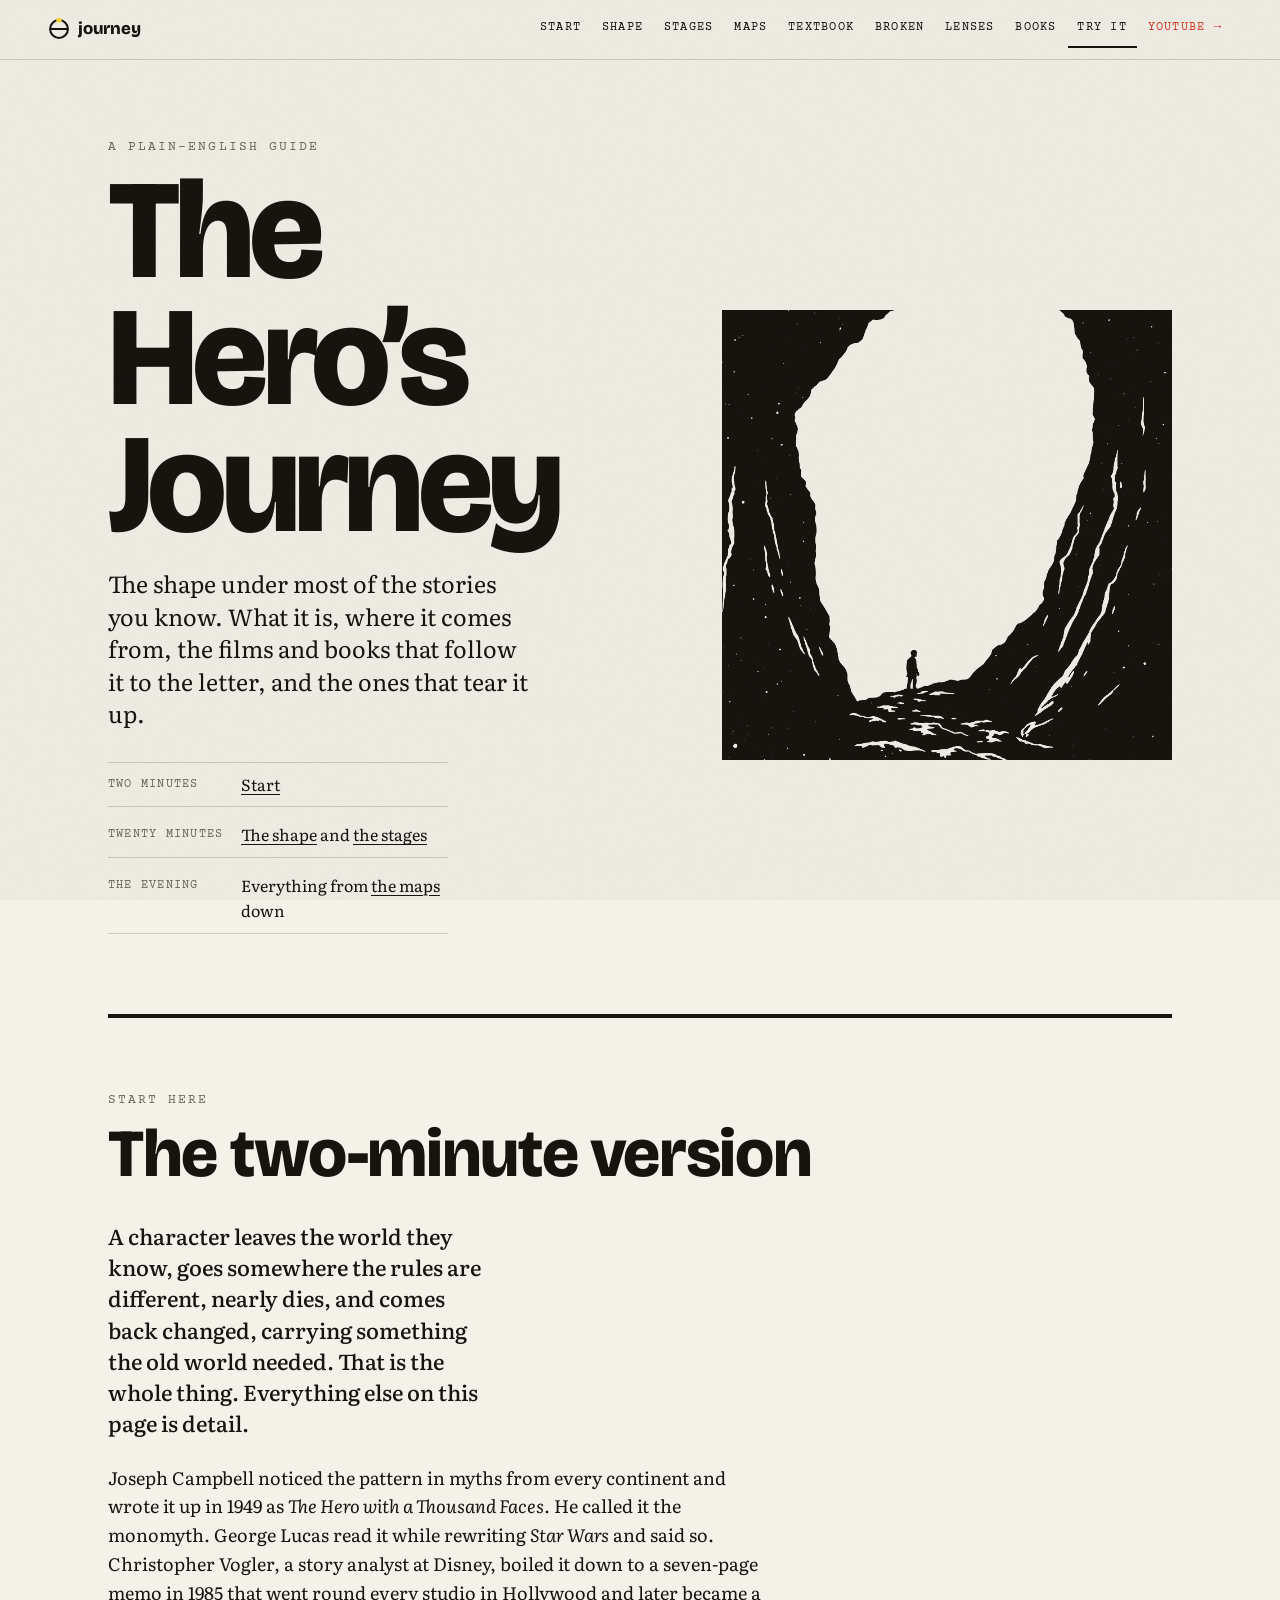
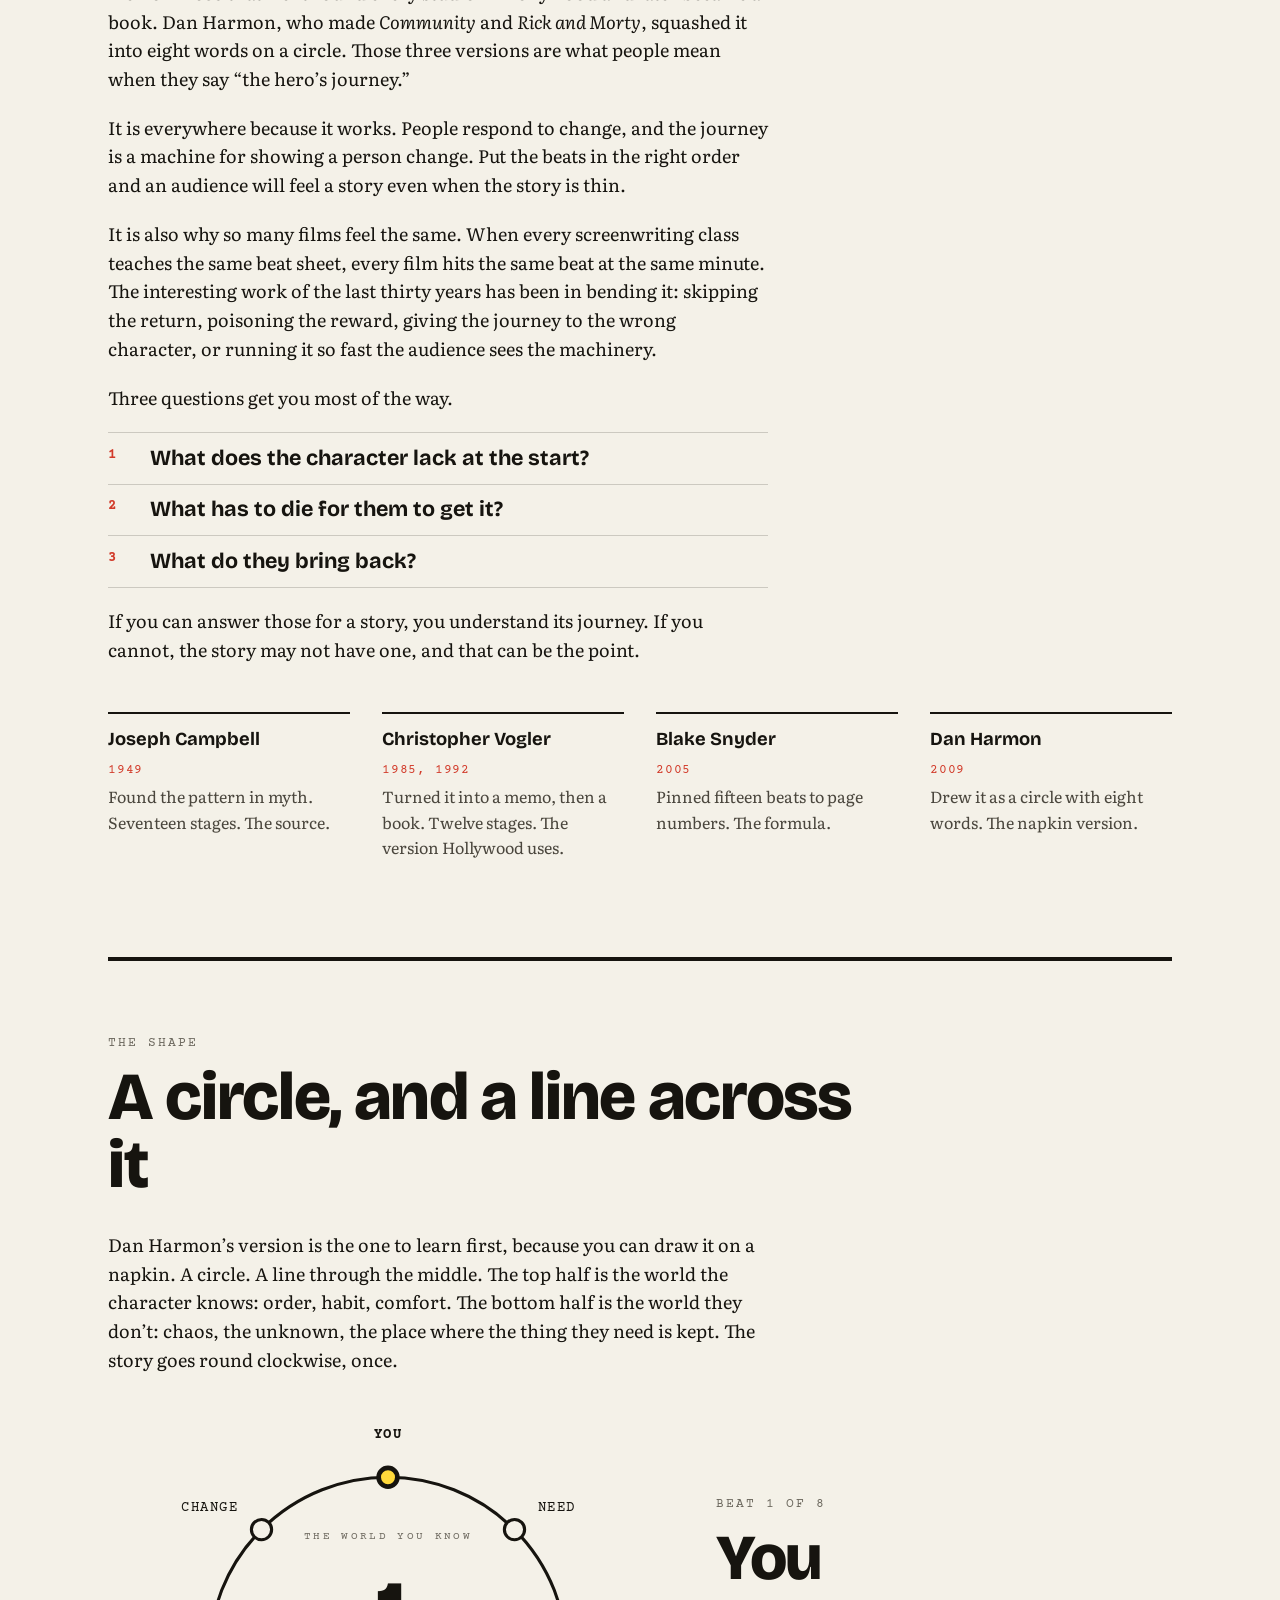
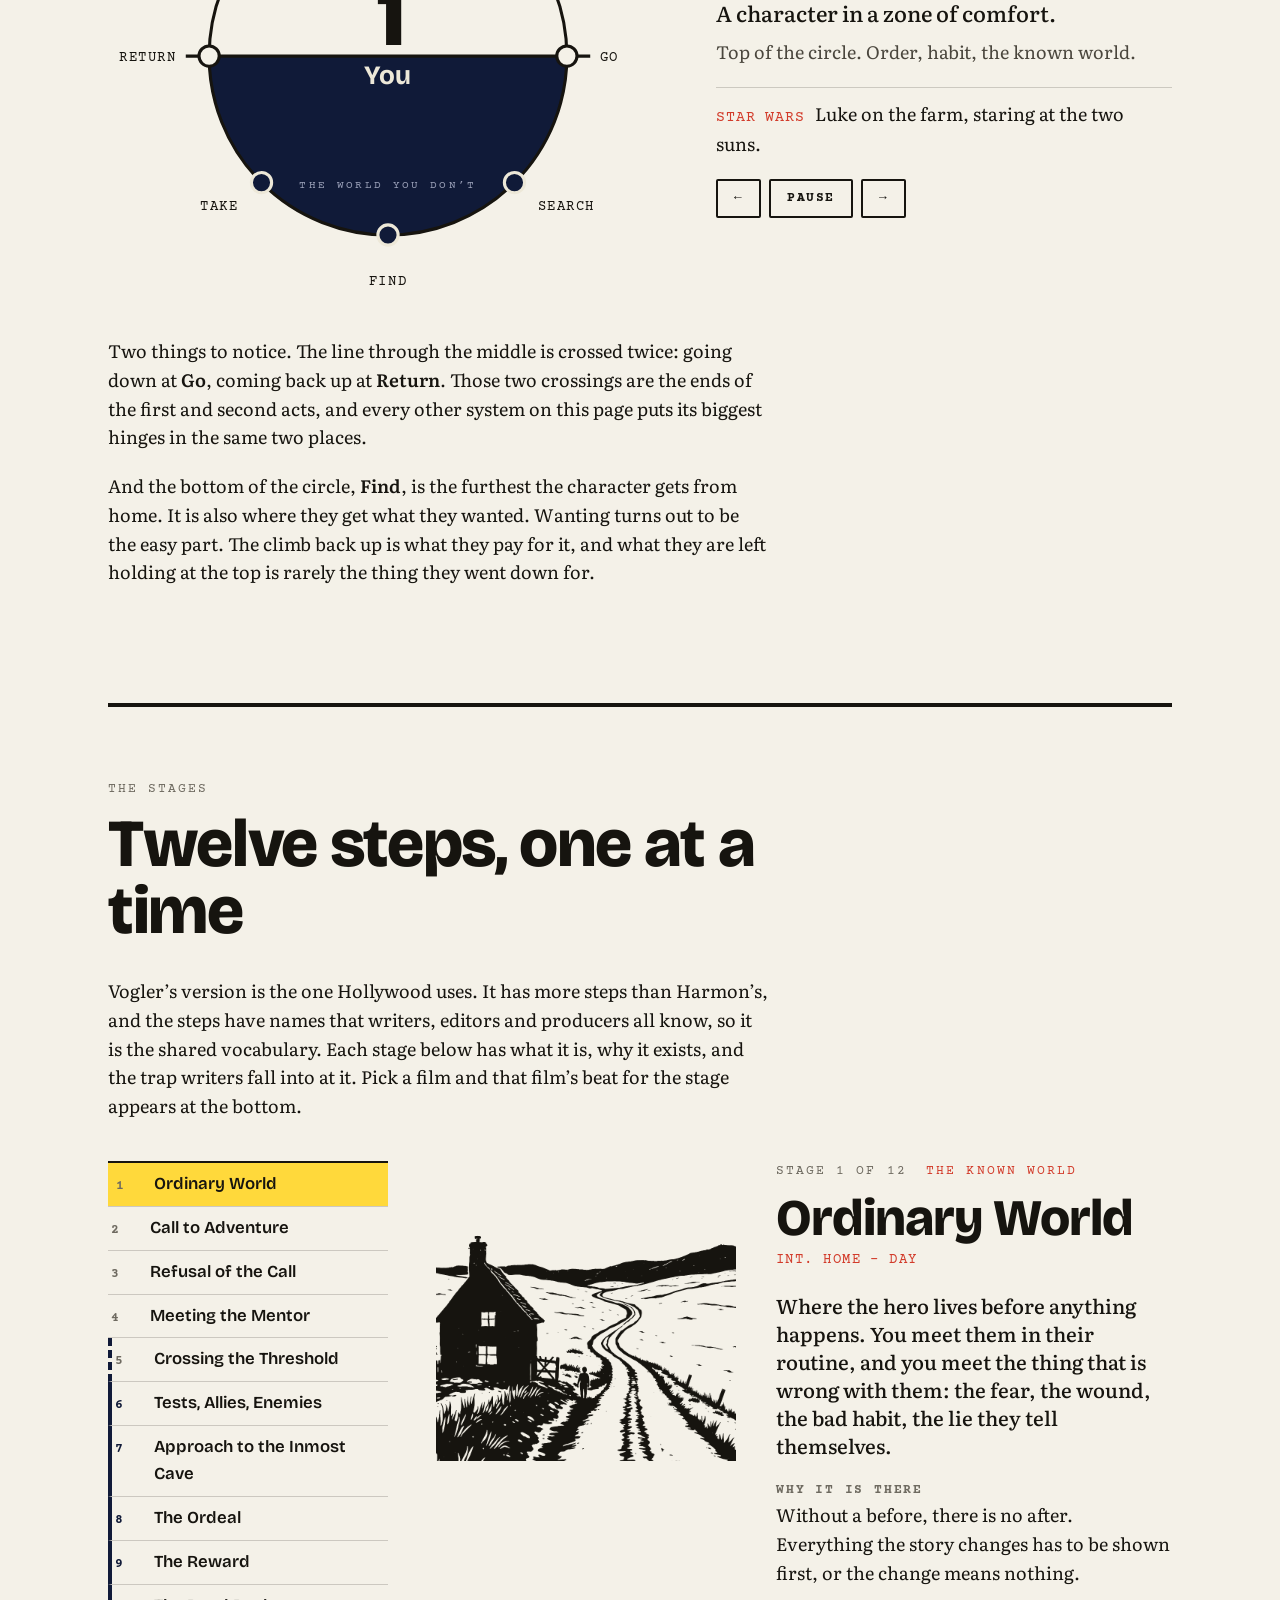
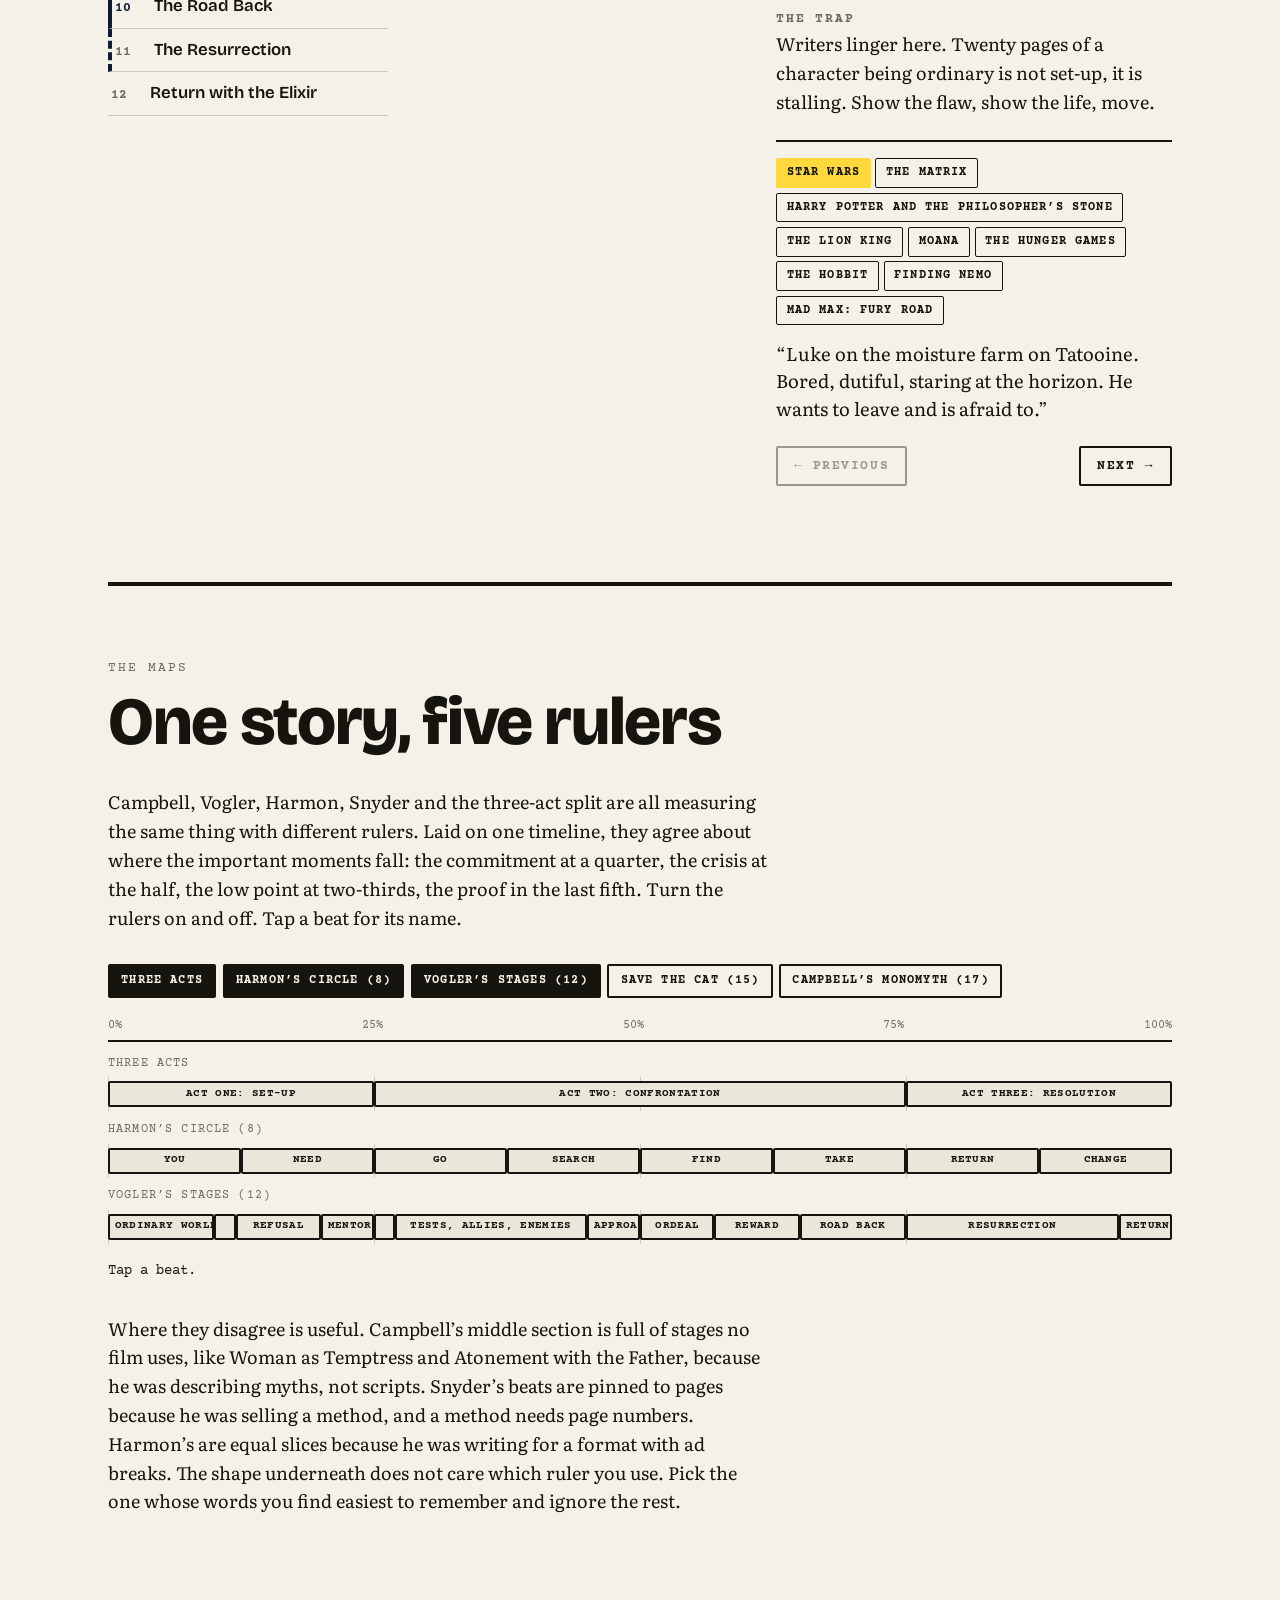
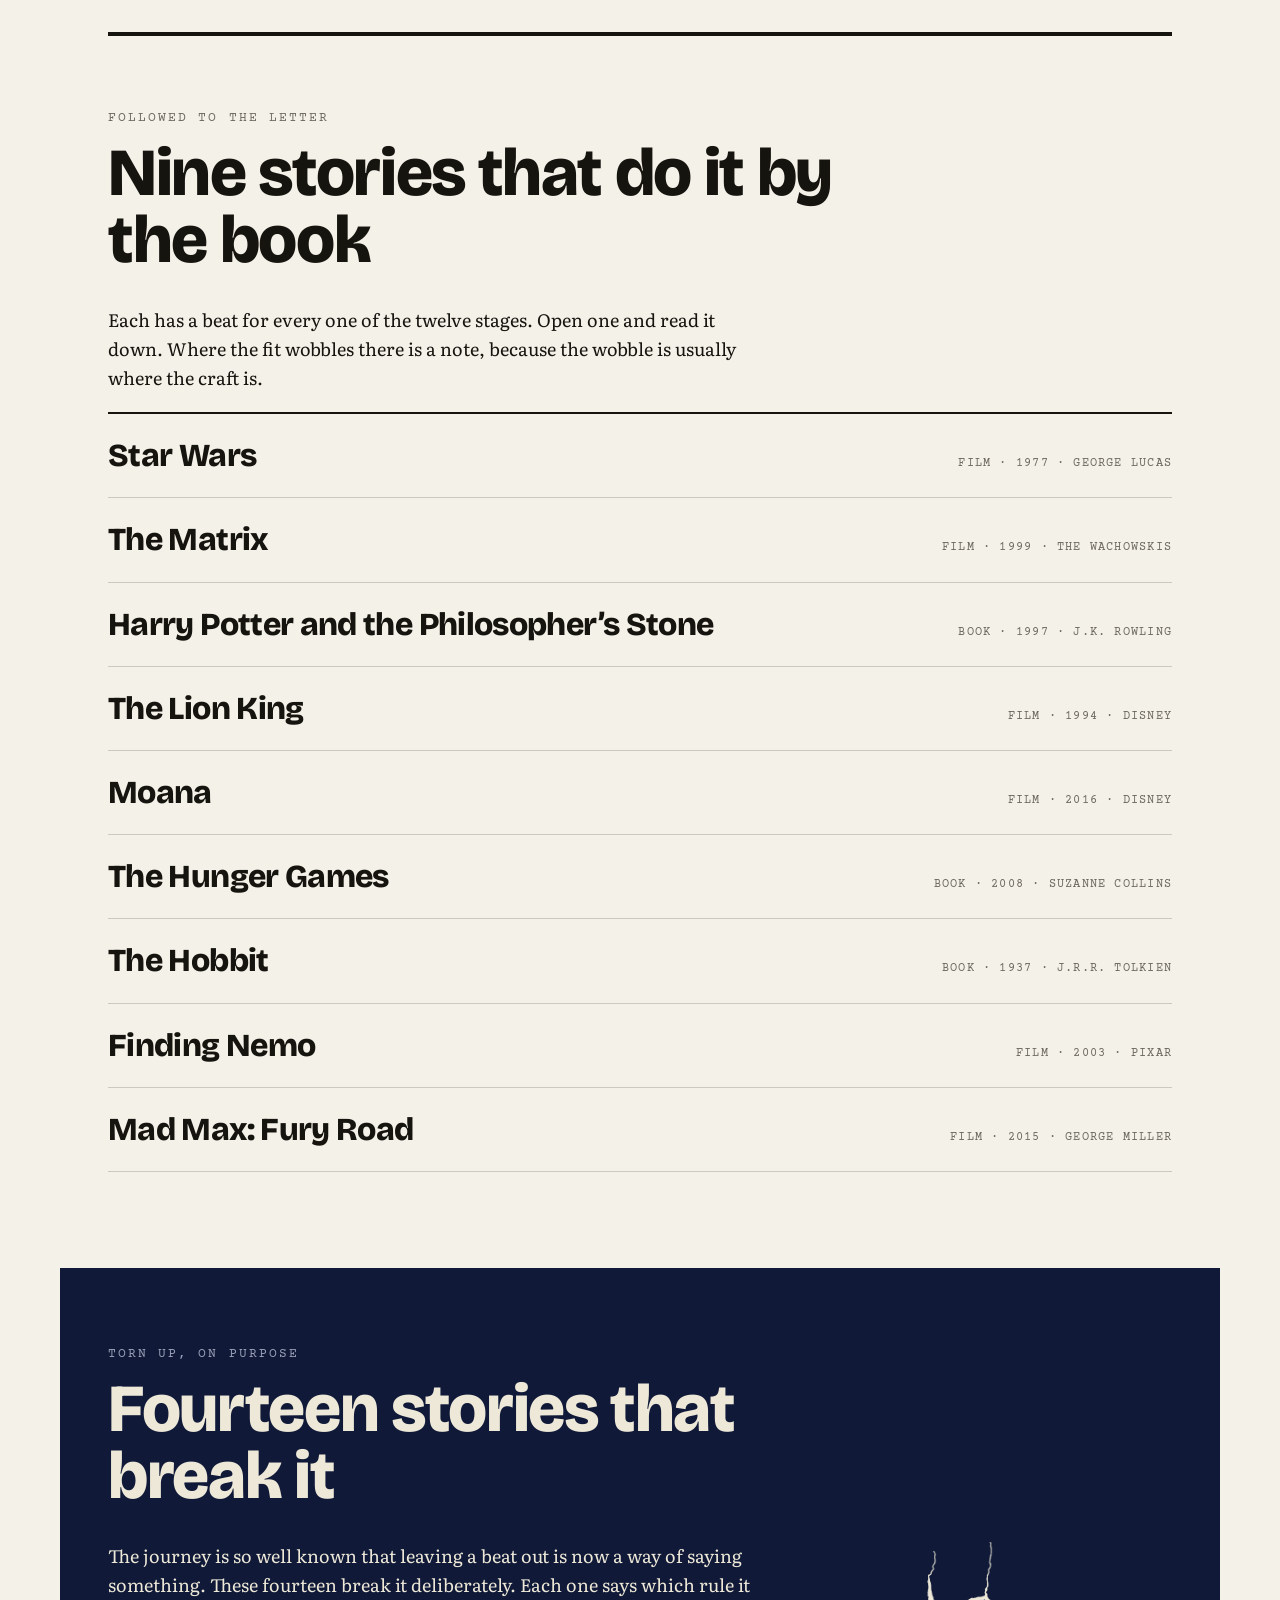
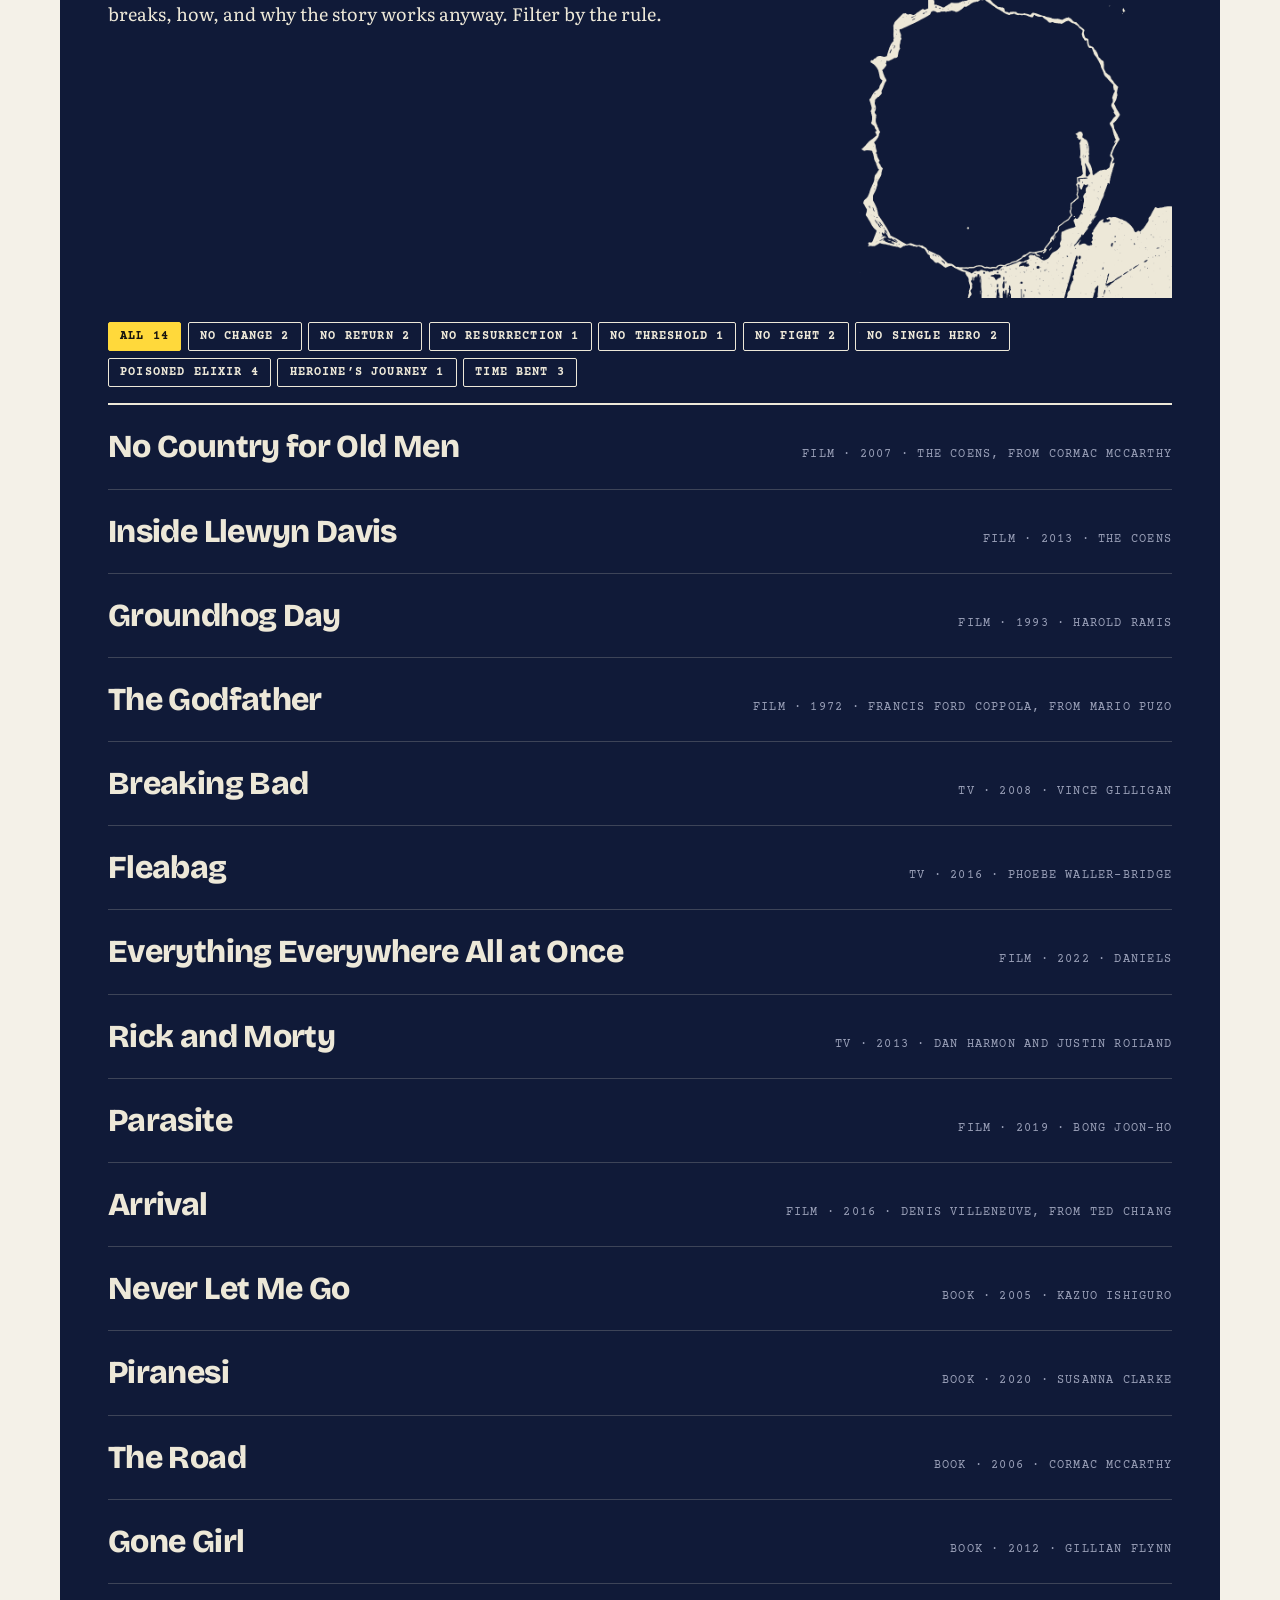
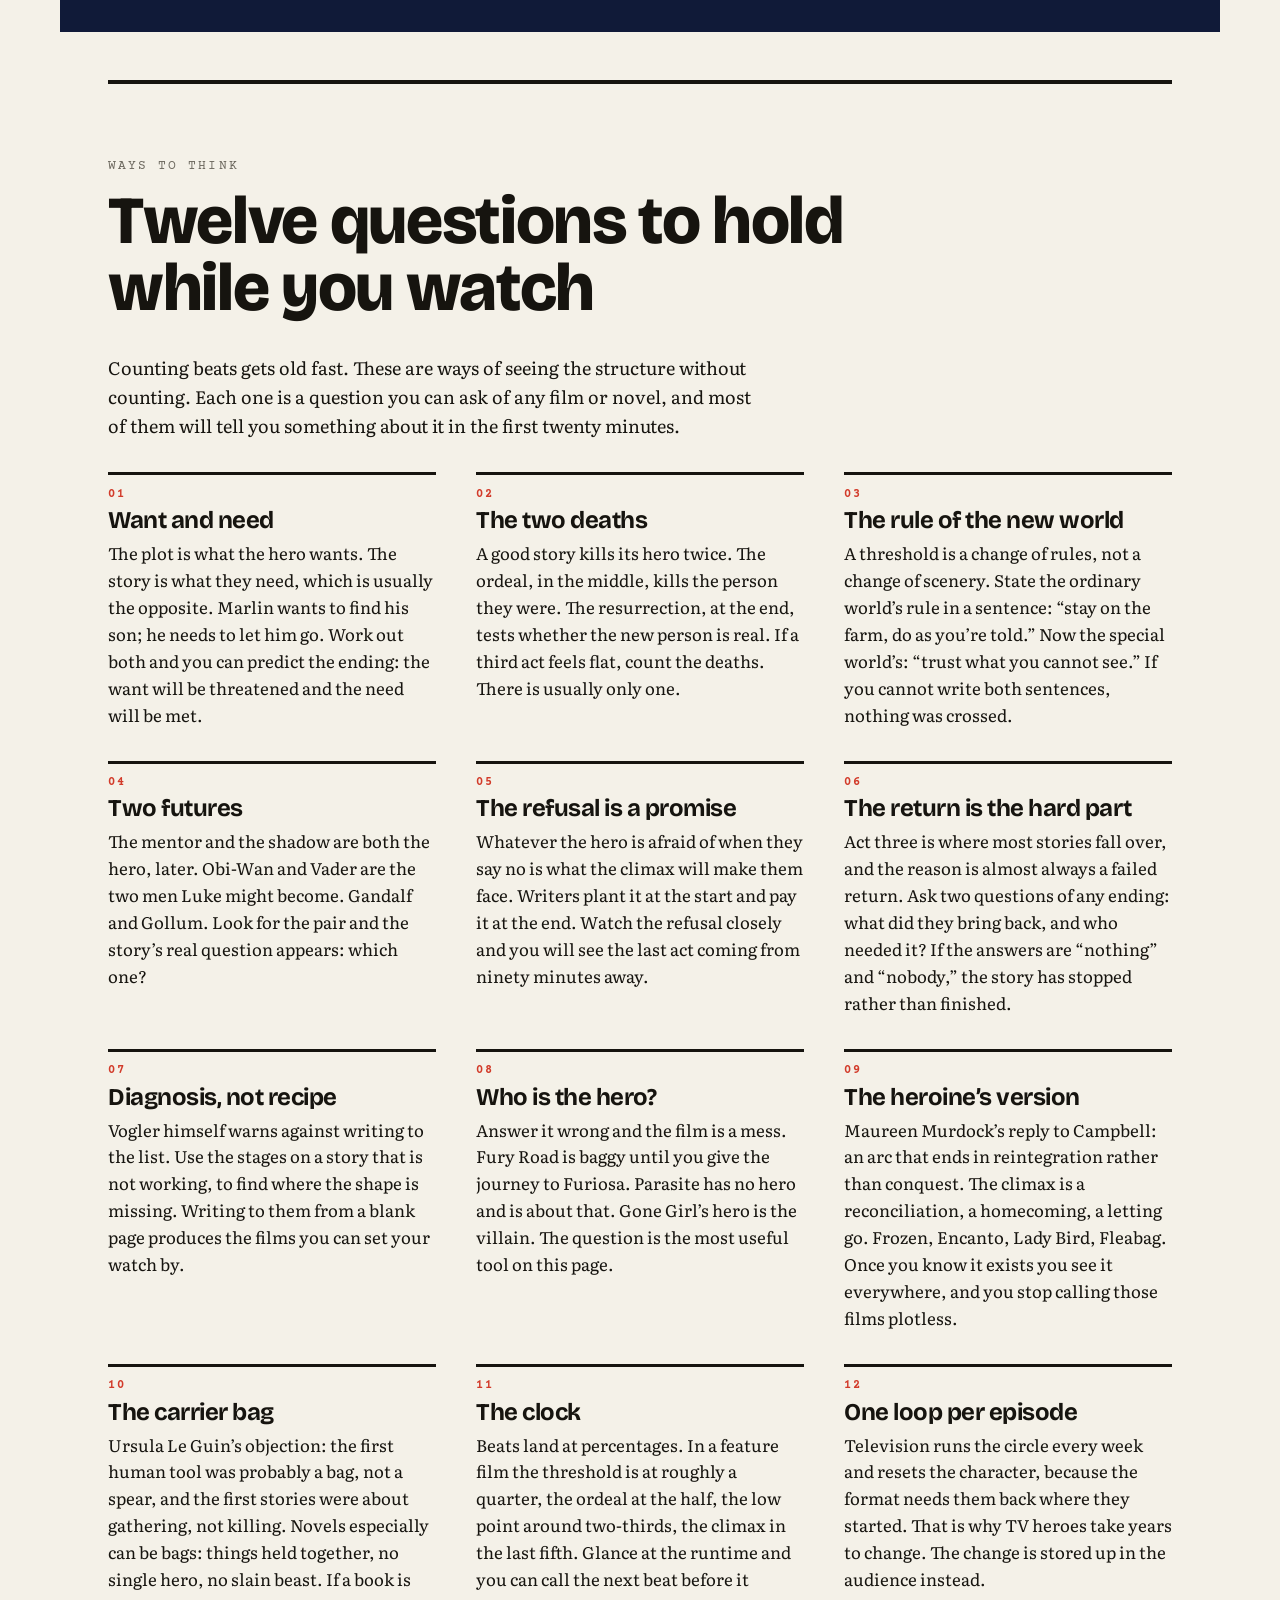
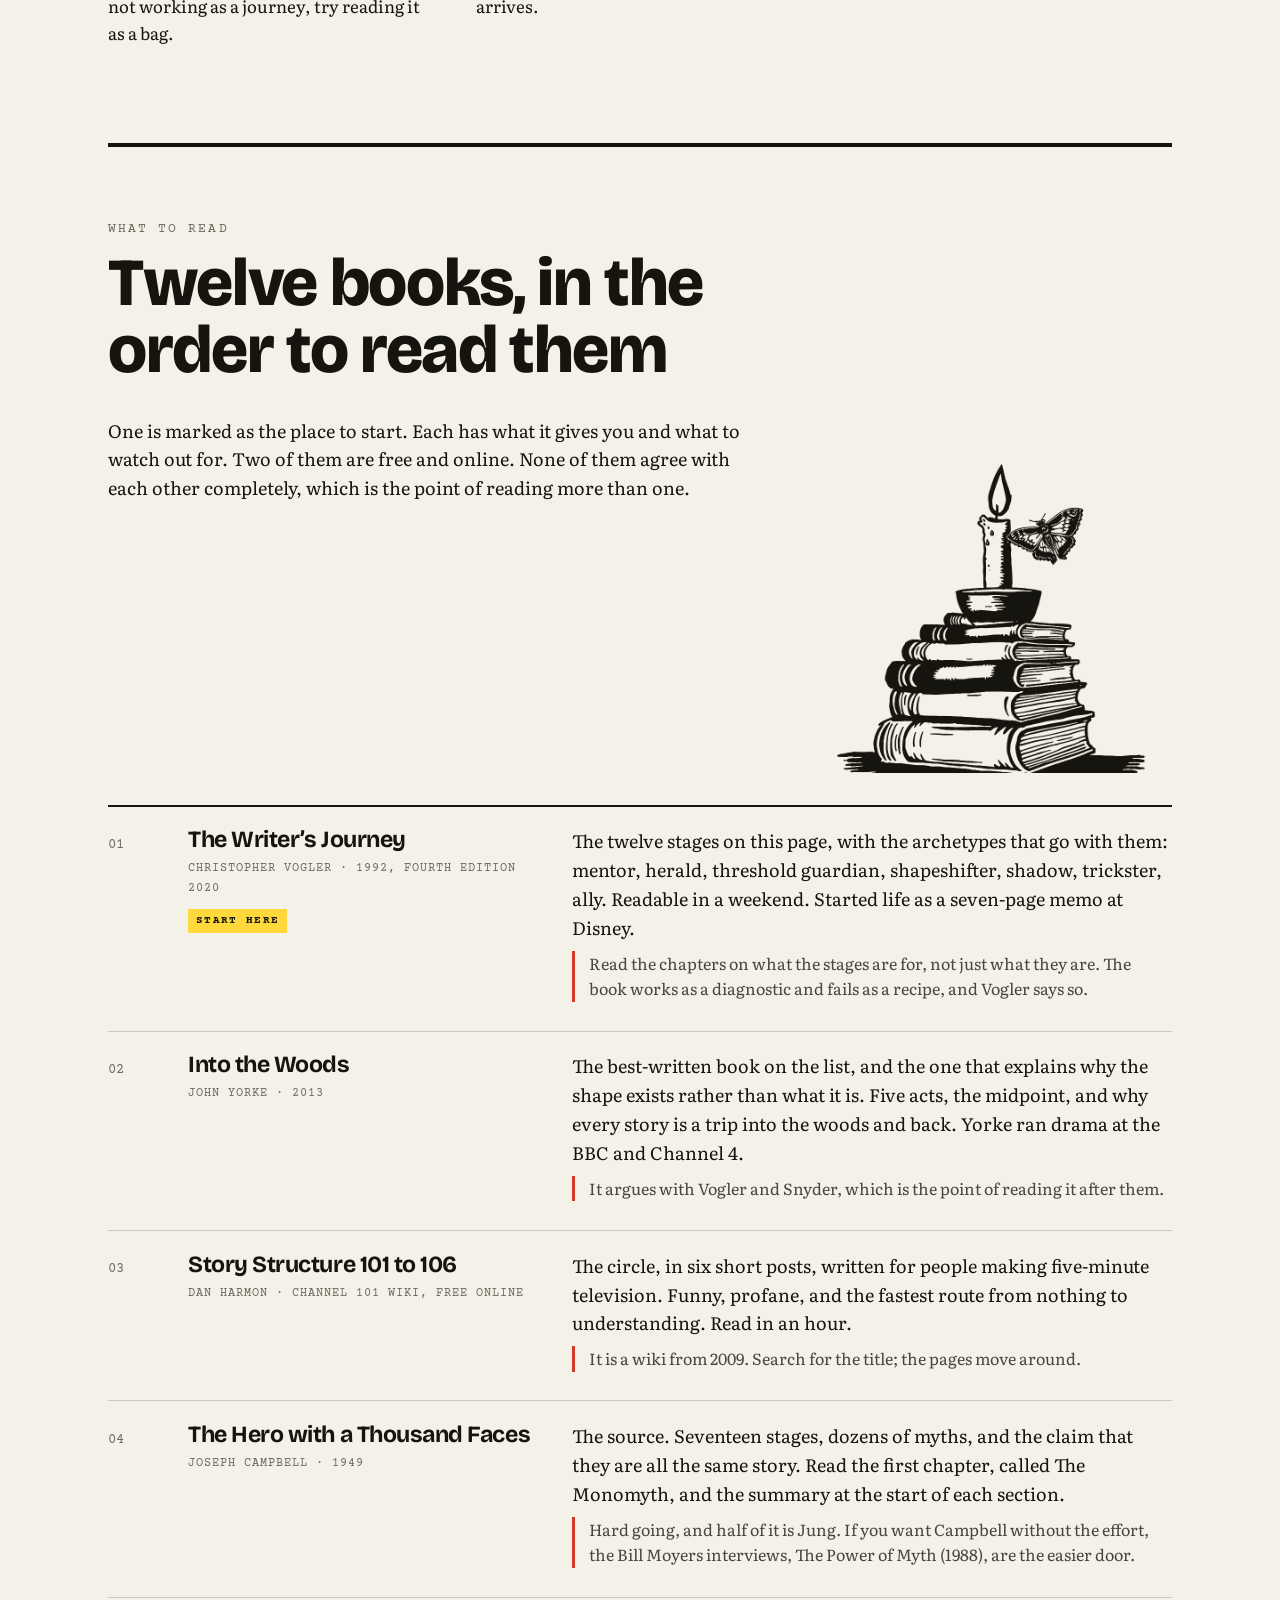
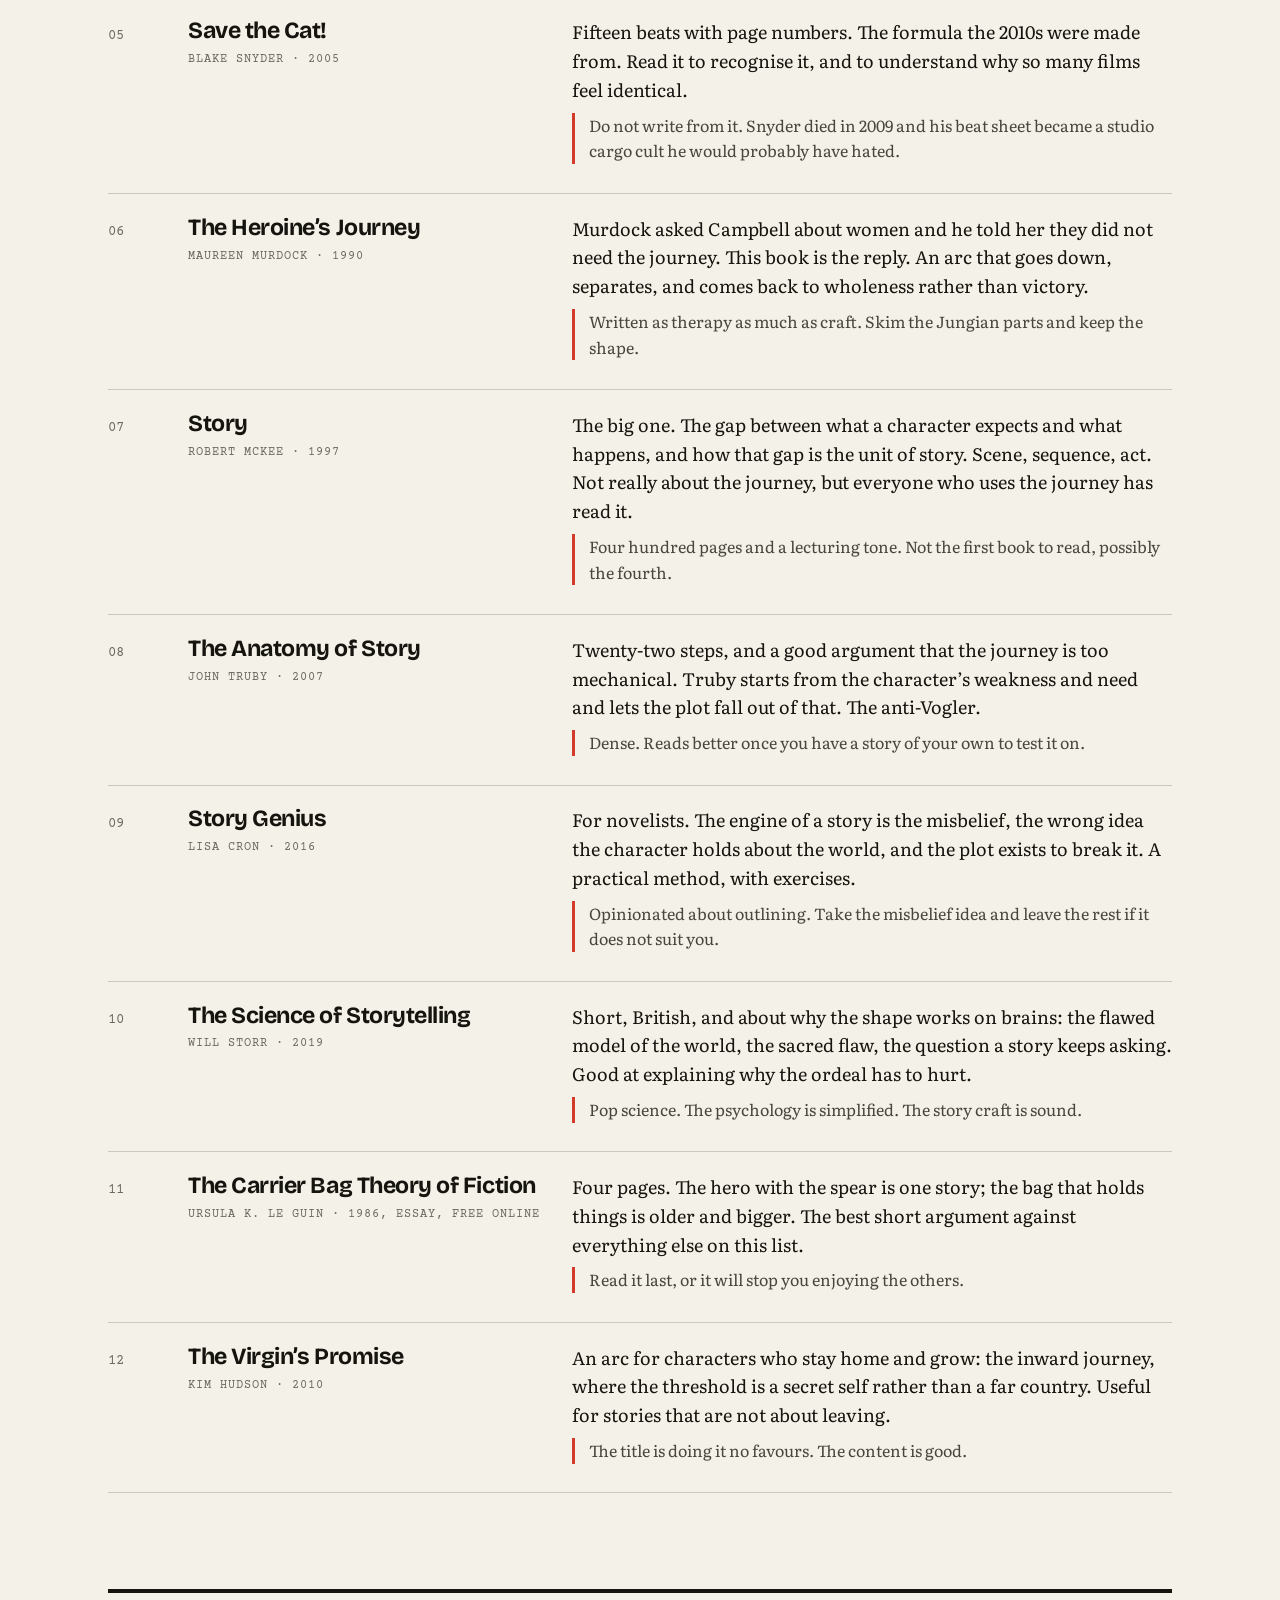
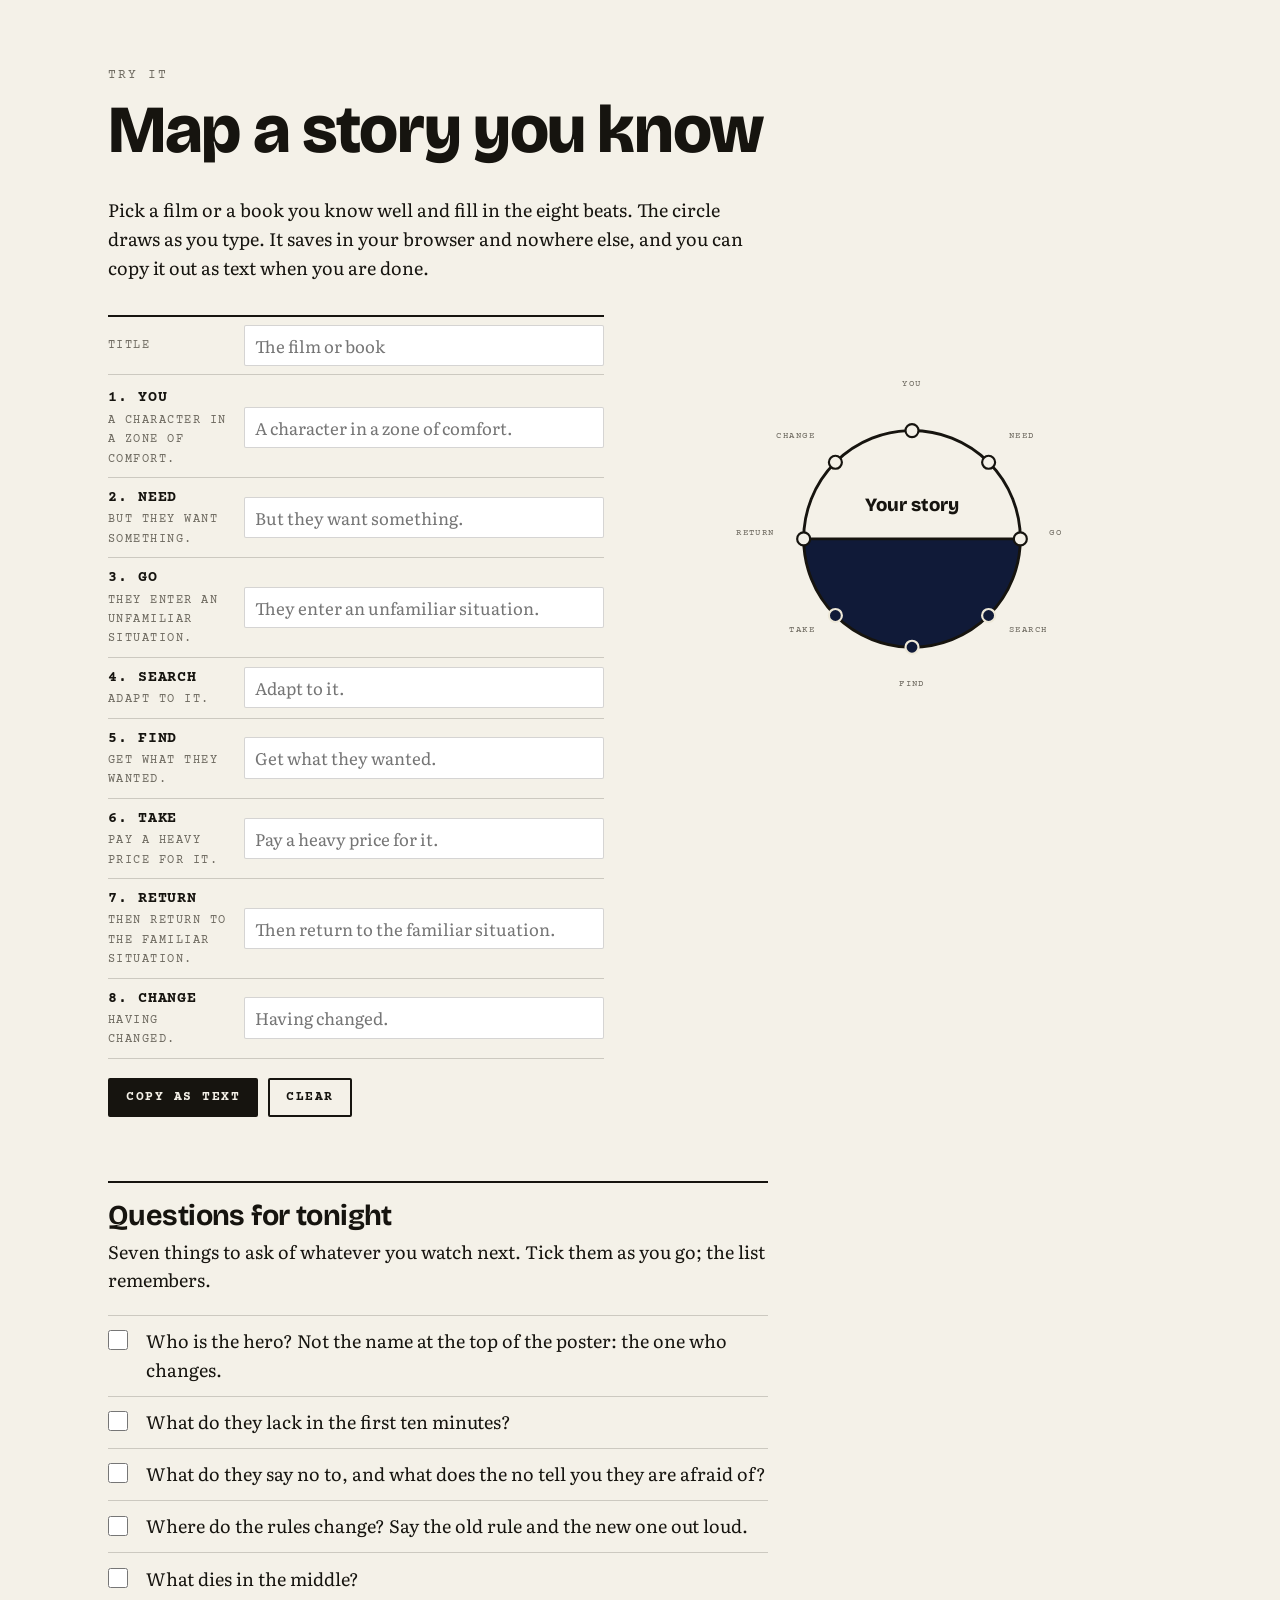
==== commit 0afabbb6: "The journey at YouTube length: /youtube" ====
--- a/public/index.html
+++ b/public/index.html
@@ -36,6 +36,7 @@
     <a href="#lenses">Lenses</a>
     <a href="#books">Books</a>
     <a href="#try">Try it</a>
+    <a href="youtube/" class="nav__out">YouTube →</a>
   </nav>
 </header>
 
@@ -300,6 +301,7 @@
 </main>
 
 <footer class="foot">
+  <p>There is a second page, <a href="youtube/">the journey at YouTube length</a>: the same shape applied to videos about things you built, with a treatment sheet and exercises.</p>
   <p>Written to be read slowly. Every beat on this page is from the film or book it names; every date is checkable. If one is wrong, it is the writer’s fault and not the story’s.</p>
   <p class="mono">journey.stumason.dev · built by <a href="https://stumason.dev">Stu Mason</a> · illustrations cut in ink on paper</p>
 </footer>
--- a/public/styles.css
+++ b/public/styles.css
@@ -79,6 +79,7 @@
 }
 .nav a.is-active { border-bottom-color: var(--ink); }
 .nav a:hover { border-bottom-color: var(--red); }
+.nav a.nav__out { color: var(--red); }
 
 /* ---------- Sections ---------- */
 main { max-width: var(--wrap); margin: 0 auto; padding: 0 var(--gutter); }
